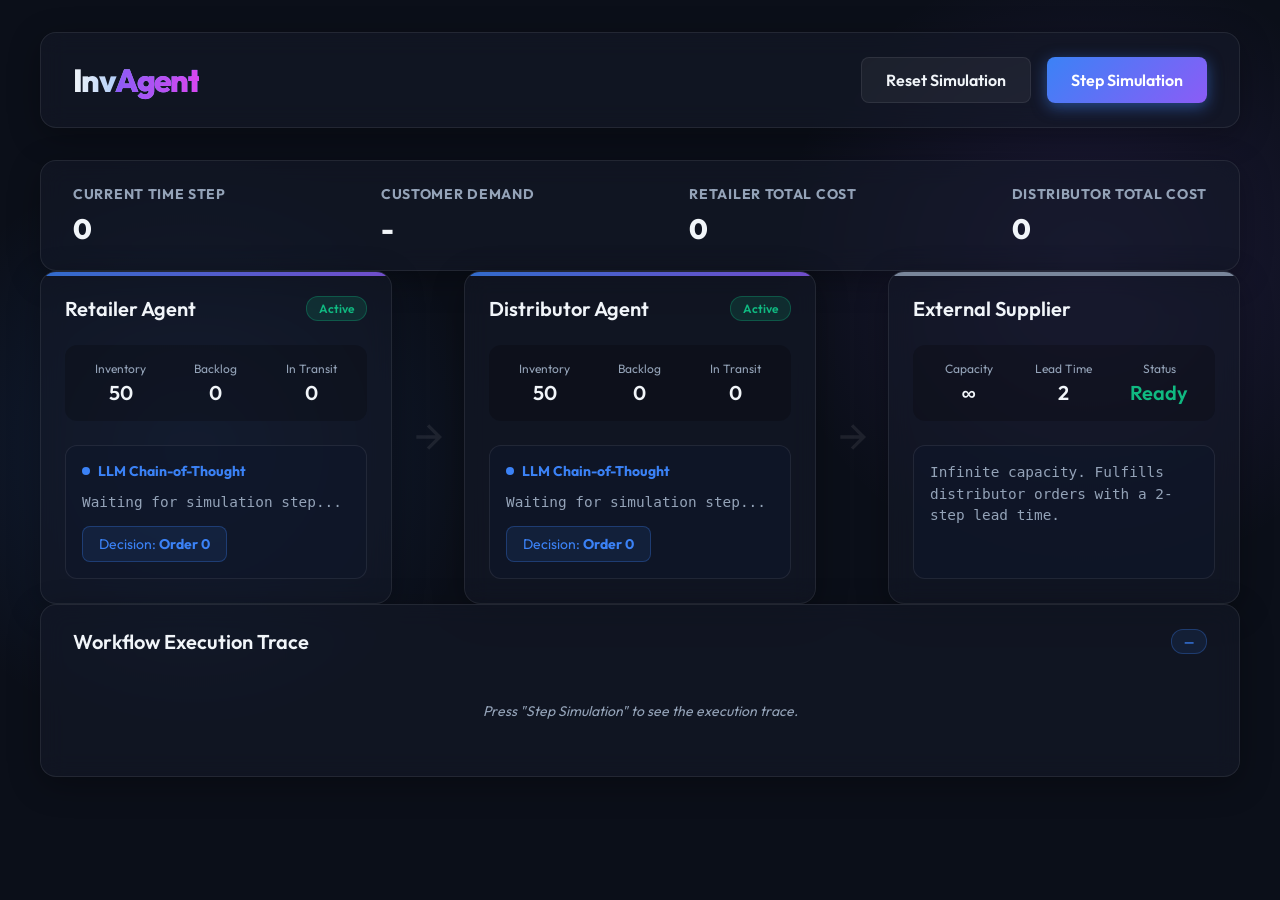
==== frontend/index.html @ 99eb1263 "Restructure: flatten invagent/ to backend/ and frontend/ at repo root Render rootDir now points dire" ====
<!DOCTYPE html>
<html lang="en">
<head>
    <meta charset="UTF-8">
    <meta name="viewport" content="width=device-width, initial-scale=1.0">
    <meta name="description" content="InvAgent Supply Chain Dashboard">
    <title>InvAgent - LLM Supply Chain MAS</title>
    <link rel="preconnect" href="https://fonts.googleapis.com">
    <link rel="preconnect" href="https://fonts.gstatic.com" crossorigin>
    <link href="https://fonts.googleapis.com/css2?family=Outfit:wght@300;400;600;800&display=swap" rel="stylesheet">
    <link rel="stylesheet" href="styles.css">
    <!-- Injected by Render build: sets window.API_BASE_URL to the backend service URL -->
    <script src="/api_config.js" onerror="window.API_BASE_URL=null;"></script>
</head>
<body>
    <div class="app-container">
        <header class="glass-panel">
            <div class="logo">
                <h1>Inv<span>Agent</span></h1>
            </div>
            <div class="controls">
                <button id="reset-btn" class="btn btn-secondary">Reset Simulation</button>
                <button id="step-btn" class="btn btn-primary">Step Simulation</button>
            </div>
        </header>

        <main>
            <!-- System Overview -->
            <section class="overview glass-panel">
                <div class="metric">
                    <h3>Current Time Step</h3>
                    <p id="time-val" class="highlight-val">0</p>
                </div>
                <div class="metric">
                    <h3>Customer Demand</h3>
                    <p id="demand-val" class="highlight-val">-</p>
                </div>
                <div class="metric">
                    <h3>Retailer Total Cost</h3>
                    <p id="retailer-cost-val" class="highlight-val">0</p>
                </div>
                <div class="metric">
                    <h3>Distributor Total Cost</h3>
                    <p id="distributor-cost-val" class="highlight-val">0</p>
                </div>
            </section>

            <div class="agents-container">
                <!-- Retailer Node -->
                <section class="agent-node glass-panel" id="retailer-node">
                    <div class="node-header">
                        <h2>Retailer Agent</h2>
                        <span class="status-badge pulse">Active</span>
                    </div>
                    <div class="stats-grid">
                        <div class="stat">
                            <span class="label">Inventory</span>
                            <span class="val" id="ret-inv">50</span>
                        </div>
                        <div class="stat">
                            <span class="label">Backlog</span>
                            <span class="val" id="ret-back">0</span>
                        </div>
                        <div class="stat">
                            <span class="label">In Transit</span>
                            <span class="val" id="ret-trans">0</span>
                        </div>
                    </div>
                    <div class="reasoning-box">
                        <h3>LLM Chain-of-Thought</h3>
                        <p id="ret-reasoning" class="cot-text">Waiting for simulation step...</p>
                        <div class="decision-pill">
                            Decision: <strong id="ret-decision">Order 0</strong>
                        </div>
                    </div>
                </section>

                <!-- Connection line -->
                <div class="flow-arrow">
                    <svg width="40" height="40" viewBox="0 0 24 24" fill="none" stroke="currentColor" stroke-width="2">
                        <path d="M5 12h14M12 5l7 7-7 7"/>
                    </svg>
                </div>

                <!-- Distributor Node -->
                <section class="agent-node glass-panel" id="distributor-node">
                    <div class="node-header">
                        <h2>Distributor Agent</h2>
                        <span class="status-badge pulse">Active</span>
                    </div>
                    <div class="stats-grid">
                        <div class="stat">
                            <span class="label">Inventory</span>
                            <span class="val" id="dist-inv">50</span>
                        </div>
                        <div class="stat">
                            <span class="label">Backlog</span>
                            <span class="val" id="dist-back">0</span>
                        </div>
                        <div class="stat">
                            <span class="label">In Transit</span>
                            <span class="val" id="dist-trans">0</span>
                        </div>
                    </div>
                    <div class="reasoning-box">
                        <h3>LLM Chain-of-Thought</h3>
                        <p id="dist-reasoning" class="cot-text">Waiting for simulation step...</p>
                        <div class="decision-pill">
                            Decision: <strong id="dist-decision">Order 0</strong>
                        </div>
                    </div>
                </section>
                
                <!-- Connection line -->
                <div class="flow-arrow">
                    <svg width="40" height="40" viewBox="0 0 24 24" fill="none" stroke="currentColor" stroke-width="2">
                        <path d="M5 12h14M12 5l7 7-7 7"/>
                    </svg>
                </div>
                
                <!-- Supplier Node (Static) -->
                <section class="agent-node static-node glass-panel" id="supplier-node">
                    <div class="node-header">
                        <h2>External Supplier</h2>
                    </div>
                    <div class="stats-grid">
                        <div class="stat">
                            <span class="label">Capacity</span>
                            <span class="val">∞</span>
                        </div>
                        <div class="stat">
                            <span class="label">Lead Time</span>
                            <span class="val">2</span>
                        </div>
                        <div class="stat">
                            <span class="label">Status</span>
                            <span class="val" style="color: var(--success);">Ready</span>
                        </div>
                    </div>
                    <div class="reasoning-box">
                        <p class="cot-text">Infinite capacity. Fulfills distributor orders with a 2-step lead time.</p>
                    </div>
                </section>

            </div>

            <!-- Workflow Execution Log -->
            <section class="workflow-log glass-panel" id="workflow-log-panel">
                <div class="workflow-header">
                    <h2>Workflow Execution Trace</h2>
                    <span class="step-tag" id="step-tag">—</span>
                </div>
                <div id="workflow-steps">
                    <div class="workflow-empty">Press "Step Simulation" to see the execution trace.</div>
                </div>
            </section>

        </main>
    </div>
    <script src="app.js"></script>
</body>
</html>
---- frontend/styles.css ----
:root {
    --bg-color: #0b0f19;
    --panel-bg: rgba(20, 25, 40, 0.6);
    --panel-border: rgba(255, 255, 255, 0.08);
    --text-main: #f1f5f9;
    --text-muted: #94a3b8;
    --accent-primary: #3b82f6;
    --accent-secondary: #8b5cf6;
    --accent-glow: rgba(59, 130, 246, 0.5);
    --success: #10b981;
    --danger: #ef4444;
    --font-stack: 'Outfit', sans-serif;
}

* {
    box-sizing: border-box;
    margin: 0;
    padding: 0;
}

body {
    background-color: var(--bg-color);
    color: var(--text-main);
    font-family: var(--font-stack);
    min-height: 100vh;
    background-image: 
        radial-gradient(circle at 15% 50%, rgba(59, 130, 246, 0.15), transparent 25%),
        radial-gradient(circle at 85% 30%, rgba(139, 92, 246, 0.15), transparent 25%);
    background-attachment: fixed;
    display: flex;
    justify-content: center;
    padding: 2rem;
}

.app-container {
    width: 100%;
    max-width: 1200px;
    display: flex;
    flex-direction: column;
    gap: 2rem;
}

.glass-panel {
    background: var(--panel-bg);
    backdrop-filter: blur(12px);
    -webkit-backdrop-filter: blur(12px);
    border: 1px solid var(--panel-border);
    border-radius: 16px;
    box-shadow: 0 8px 32px 0 rgba(0, 0, 0, 0.3);
}

/* Header */
header {
    display: flex;
    justify-content: space-between;
    align-items: center;
    padding: 1.5rem 2rem;
}

.logo h1 {
    font-size: 2rem;
    font-weight: 800;
    letter-spacing: -0.05em;
    background: linear-gradient(to right, var(--text-main), var(--accent-primary));
    -webkit-background-clip: text;
    -webkit-text-fill-color: transparent;
}

.logo span {
    color: var(--accent-secondary);
    background: linear-gradient(to right, var(--accent-secondary), #d946ef);
    -webkit-background-clip: text;
    -webkit-text-fill-color: transparent;
}

.controls {
    display: flex;
    gap: 1rem;
}

.btn {
    padding: 0.75rem 1.5rem;
    border-radius: 8px;
    font-family: var(--font-stack);
    font-weight: 600;
    font-size: 1rem;
    cursor: pointer;
    transition: all 0.2s ease;
    border: none;
    outline: none;
}

.btn-primary {
    background: linear-gradient(135deg, var(--accent-primary), var(--accent-secondary));
    color: white;
    box-shadow: 0 4px 15px var(--accent-glow);
}

.btn-primary:hover {
    transform: translateY(-2px);
    box-shadow: 0 6px 20px var(--accent-glow);
}

.btn-primary:active {
    transform: translateY(0);
}

.btn-secondary {
    background: rgba(255, 255, 255, 0.05);
    color: var(--text-main);
    border: 1px solid var(--panel-border);
}

.btn-secondary:hover {
    background: rgba(255, 255, 255, 0.1);
}

/* Overview */
.overview {
    display: flex;
    justify-content: space-between;
    padding: 1.5rem 2rem;
}

.metric {
    display: flex;
    flex-direction: column;
    gap: 0.5rem;
}

.metric h3 {
    font-size: 0.875rem;
    color: var(--text-muted);
    text-transform: uppercase;
    letter-spacing: 0.05em;
}

.highlight-val {
    font-size: 1.75rem;
    font-weight: 800;
    color: var(--text-main);
}

/* Agents Grid */
.agents-container {
    display: flex;
    align-items: stretch;
    justify-content: space-between;
    gap: 1rem;
}

.agent-node {
    flex: 1;
    padding: 1.5rem;
    display: flex;
    flex-direction: column;
    gap: 1.5rem;
    position: relative;
    overflow: hidden;
}

.agent-node::before {
    content: '';
    position: absolute;
    top: 0; left: 0; right: 0; height: 4px;
    background: linear-gradient(90deg, var(--accent-primary), var(--accent-secondary));
    opacity: 0.8;
}

.static-node::before {
    background: var(--text-muted);
}

.node-header {
    display: flex;
    justify-content: space-between;
    align-items: center;
}

.node-header h2 {
    font-size: 1.25rem;
    font-weight: 600;
}

.status-badge {
    font-size: 0.75rem;
    background: rgba(16, 185, 129, 0.15);
    color: var(--success);
    padding: 0.25rem 0.75rem;
    border-radius: 12px;
    font-weight: 600;
    border: 1px solid rgba(16, 185, 129, 0.3);
}

@keyframes pulse {
    0% { box-shadow: 0 0 0 0 rgba(16, 185, 129, 0.4); }
    70% { box-shadow: 0 0 0 6px rgba(16, 185, 129, 0); }
    100% { box-shadow: 0 0 0 0 rgba(16, 185, 129, 0); }
}

.pulse {
    animation: pulse 2s infinite;
}

.stats-grid {
    display: grid;
    grid-template-columns: repeat(3, 1fr);
    gap: 1rem;
    background: rgba(0,0,0,0.2);
    padding: 1rem;
    border-radius: 12px;
}

.stat {
    display: flex;
    flex-direction: column;
    align-items: center;
    gap: 0.25rem;
}

.stat .label {
    font-size: 0.75rem;
    color: var(--text-muted);
}

.stat .val {
    font-size: 1.25rem;
    font-weight: 600;
}

/* Reasoning Box */
.reasoning-box {
    background: rgba(15, 23, 42, 0.6);
    border: 1px solid var(--panel-border);
    border-radius: 12px;
    padding: 1rem;
    flex-grow: 1;
    display: flex;
    flex-direction: column;
    gap: 0.75rem;
}

.reasoning-box h3 {
    font-size: 0.875rem;
    color: var(--accent-primary);
    display: flex;
    align-items: center;
    gap: 0.5rem;
}

.reasoning-box h3::before {
    content: '';
    display: inline-block;
    width: 8px; height: 8px;
    background: var(--accent-primary);
    border-radius: 50%;
}

.cot-text {
    font-size: 0.9rem;
    line-height: 1.5;
    color: var(--text-muted);
    font-family: monospace;
    flex-grow: 1;
}

.decision-pill {
    align-self: flex-start;
    background: rgba(59, 130, 246, 0.1);
    color: var(--accent-primary);
    padding: 0.5rem 1rem;
    border-radius: 8px;
    font-size: 0.875rem;
    border: 1px solid rgba(59, 130, 246, 0.3);
}

.flow-arrow {
    display: flex;
    align-items: center;
    justify-content: center;
    color: var(--panel-border);
}

/* Animations */
@keyframes fadeIn {
    from { opacity: 0; transform: translateY(10px); }
    to { opacity: 1; transform: translateY(0); }
}

.agent-node {
    animation: fadeIn 0.5s ease forwards;
}

.agent-node:nth-child(1) { animation-delay: 0.1s; }
.agent-node:nth-child(3) { animation-delay: 0.2s; }
.agent-node:nth-child(5) { animation-delay: 0.3s; }

/* Workflow Log Panel */
.workflow-log {
    padding: 1.5rem 2rem;
    display: flex;
    flex-direction: column;
    gap: 1rem;
}

.workflow-header {
    display: flex;
    justify-content: space-between;
    align-items: center;
}

.workflow-header h2 {
    font-size: 1.25rem;
    font-weight: 600;
}

.step-tag {
    font-size: 0.75rem;
    background: rgba(59, 130, 246, 0.1);
    color: var(--accent-primary);
    padding: 0.25rem 0.75rem;
    border-radius: 12px;
    font-weight: 600;
    border: 1px solid rgba(59, 130, 246, 0.3);
    letter-spacing: 0.03em;
}

#workflow-steps {
    display: flex;
    flex-direction: column;
    gap: 0.4rem;
}

@keyframes slideIn {
    from { opacity: 0; transform: translateX(-12px); }
    to   { opacity: 1; transform: translateX(0); }
}

.workflow-item {
    display: flex;
    align-items: baseline;
    gap: 0.75rem;
    padding: 0.55rem 0.9rem;
    background: rgba(0, 0, 0, 0.2);
    border-radius: 8px;
    border-left: 2px solid var(--accent-primary);
    animation: slideIn 0.3s ease forwards;
    opacity: 0;
}

.workflow-index {
    font-size: 0.7rem;
    color: var(--accent-primary);
    font-weight: 700;
    min-width: 1.1rem;
    text-align: right;
    flex-shrink: 0;
}

.workflow-phase {
    font-size: 0.8rem;
    font-weight: 600;
    color: var(--text-main);
    min-width: 210px;
    flex-shrink: 0;
}

.workflow-detail {
    font-size: 0.85rem;
    color: var(--text-muted);
    font-family: monospace;
    line-height: 1.4;
}

.workflow-empty {
    font-size: 0.875rem;
    color: var(--text-muted);
    text-align: center;
    padding: 2rem;
    font-style: italic;
}

.workflow-error {
    font-size: 0.875rem;
    color: var(--danger);
    padding: 1rem;
    background: rgba(239, 68, 68, 0.08);
    border-radius: 8px;
    border: 1px solid rgba(239, 68, 68, 0.2);
}
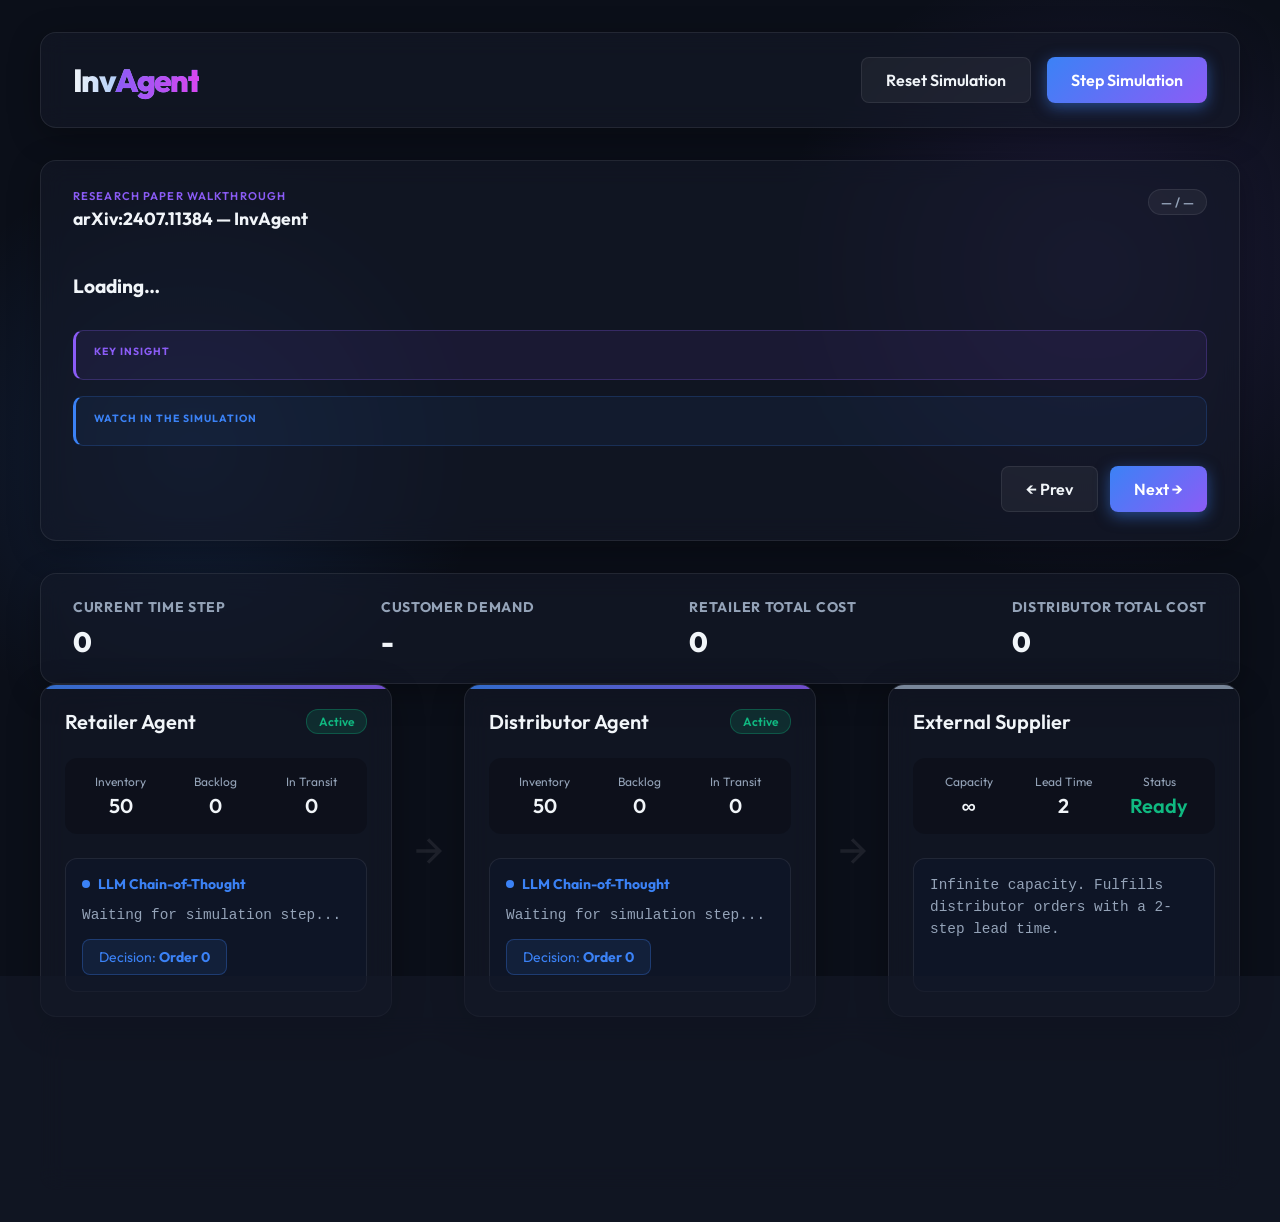
==== commit 088a0016: "Add interactive research paper walkthrough with 7-step timeline - paper_flow.py: structured content " ====
--- a/frontend/index.html
+++ b/frontend/index.html
@@ -9,8 +9,6 @@
     <link rel="preconnect" href="https://fonts.gstatic.com" crossorigin>
     <link href="https://fonts.googleapis.com/css2?family=Outfit:wght@300;400;600;800&display=swap" rel="stylesheet">
     <link rel="stylesheet" href="styles.css">
-    <!-- Injected by Render build: sets window.API_BASE_URL to the backend service URL -->
-    <script src="/api_config.js" onerror="window.API_BASE_URL=null;"></script>
 </head>
 <body>
     <div class="app-container">
@@ -23,6 +21,43 @@
                 <button id="step-btn" class="btn btn-primary">Step Simulation</button>
             </div>
         </header>
+
+        <!-- Research Paper Walkthrough -->
+        <section class="glass-panel" id="paper-flow-panel">
+            <div class="pf-header">
+                <div class="pf-title-block">
+                    <span class="pf-label">Research Paper Walkthrough</span>
+                    <h2>arXiv:2407.11384 — InvAgent</h2>
+                </div>
+                <span class="pf-progress"><span id="pf-step-num">—</span> / <span id="pf-step-total">—</span></span>
+            </div>
+
+            <!-- Step timeline -->
+            <div class="pf-timeline" id="pf-timeline"></div>
+
+            <!-- Step content -->
+            <div class="pf-content">
+                <div class="pf-step-heading">
+                    <span class="pf-step-title" id="pf-title">Loading…</span>
+                    <span class="pf-step-subtitle" id="pf-subtitle"></span>
+                </div>
+                <p class="pf-concept" id="pf-concept"></p>
+                <div class="pf-insight-box">
+                    <span class="pf-insight-label">Key Insight</span>
+                    <p id="pf-insight"></p>
+                </div>
+                <div class="pf-observe-box">
+                    <span class="pf-observe-label">Watch in the simulation</span>
+                    <p id="pf-observe"></p>
+                </div>
+            </div>
+
+            <!-- Navigation -->
+            <div class="pf-nav">
+                <button id="pf-prev" class="btn btn-secondary" disabled>← Prev</button>
+                <button id="pf-next" class="btn btn-primary">Next →</button>
+            </div>
+        </section>
 
         <main>
             <!-- System Overview -->
@@ -158,5 +193,6 @@
         </main>
     </div>
     <script src="app.js"></script>
+    <script src="paper_flow.js"></script>
 </body>
 </html>
--- a/frontend/styles.css
+++ b/frontend/styles.css
@@ -281,7 +281,236 @@
     color: var(--panel-border);
 }
 
-/* Animations */
+/* ── Paper Flow Panel ───────────────────────────────────────────────── */
+#paper-flow-panel {
+    padding: 1.75rem 2rem;
+    display: flex;
+    flex-direction: column;
+    gap: 1.25rem;
+}
+
+.pf-header {
+    display: flex;
+    justify-content: space-between;
+    align-items: flex-start;
+}
+
+.pf-title-block {
+    display: flex;
+    flex-direction: column;
+    gap: 0.25rem;
+}
+
+.pf-label {
+    font-size: 0.7rem;
+    text-transform: uppercase;
+    letter-spacing: 0.1em;
+    color: var(--accent-secondary);
+    font-weight: 600;
+}
+
+.pf-title-block h2 {
+    font-size: 1.1rem;
+    font-weight: 700;
+    color: var(--text-main);
+}
+
+.pf-progress {
+    font-size: 0.8rem;
+    color: var(--text-muted);
+    font-weight: 600;
+    background: rgba(255,255,255,0.05);
+    border: 1px solid var(--panel-border);
+    padding: 0.25rem 0.75rem;
+    border-radius: 20px;
+    white-space: nowrap;
+}
+
+/* Timeline dots */
+.pf-timeline {
+    display: flex;
+    gap: 0;
+    overflow-x: auto;
+    padding-bottom: 0.25rem;
+    scrollbar-width: none;
+}
+.pf-timeline::-webkit-scrollbar { display: none; }
+
+.pf-dot {
+    display: flex;
+    flex-direction: column;
+    align-items: center;
+    gap: 0.4rem;
+    flex: 1;
+    min-width: 60px;
+    background: none;
+    border: none;
+    cursor: pointer;
+    padding: 0.25rem 0.5rem;
+    position: relative;
+    color: var(--text-muted);
+    transition: color 0.2s;
+}
+
+.pf-dot::before {
+    content: '';
+    position: absolute;
+    top: 11px;
+    left: 0;
+    right: 0;
+    height: 2px;
+    background: var(--panel-border);
+    z-index: 0;
+}
+.pf-dot:first-child::before { left: 50%; }
+.pf-dot:last-child::before  { right: 50%; }
+
+.pf-dot-num {
+    width: 24px;
+    height: 24px;
+    border-radius: 50%;
+    background: rgba(255,255,255,0.06);
+    border: 2px solid var(--panel-border);
+    display: flex;
+    align-items: center;
+    justify-content: center;
+    font-size: 0.7rem;
+    font-weight: 700;
+    z-index: 1;
+    transition: all 0.2s;
+}
+
+.pf-dot-label {
+    font-size: 0.6rem;
+    text-align: center;
+    line-height: 1.2;
+    font-weight: 500;
+}
+
+.pf-dot.active {
+    color: var(--accent-primary);
+}
+.pf-dot.active .pf-dot-num {
+    background: var(--accent-primary);
+    border-color: var(--accent-primary);
+    color: white;
+    box-shadow: 0 0 10px var(--accent-glow);
+}
+
+.pf-dot.done {
+    color: var(--success);
+}
+.pf-dot.done .pf-dot-num {
+    background: rgba(16, 185, 129, 0.2);
+    border-color: var(--success);
+    color: var(--success);
+}
+
+/* Step content */
+.pf-content {
+    display: flex;
+    flex-direction: column;
+    gap: 1rem;
+    animation: fadeIn 0.3s ease;
+}
+
+.pf-step-heading {
+    display: flex;
+    align-items: baseline;
+    gap: 0.75rem;
+    flex-wrap: wrap;
+}
+
+.pf-step-title {
+    font-size: 1.2rem;
+    font-weight: 700;
+    color: var(--text-main);
+}
+
+.pf-step-subtitle {
+    font-size: 0.875rem;
+    color: var(--accent-primary);
+    font-weight: 500;
+}
+
+.pf-concept {
+    font-size: 0.925rem;
+    line-height: 1.65;
+    color: var(--text-muted);
+}
+
+.pf-insight-box {
+    background: rgba(139, 92, 246, 0.08);
+    border: 1px solid rgba(139, 92, 246, 0.25);
+    border-left: 3px solid var(--accent-secondary);
+    border-radius: 10px;
+    padding: 0.9rem 1.1rem;
+    display: flex;
+    flex-direction: column;
+    gap: 0.4rem;
+}
+
+.pf-insight-label {
+    font-size: 0.65rem;
+    text-transform: uppercase;
+    letter-spacing: 0.1em;
+    color: var(--accent-secondary);
+    font-weight: 700;
+}
+
+.pf-insight-box p {
+    font-size: 0.9rem;
+    line-height: 1.55;
+    color: var(--text-main);
+    font-style: italic;
+}
+
+.pf-observe-box {
+    background: rgba(59, 130, 246, 0.06);
+    border: 1px solid rgba(59, 130, 246, 0.2);
+    border-left: 3px solid var(--accent-primary);
+    border-radius: 10px;
+    padding: 0.9rem 1.1rem;
+    display: flex;
+    flex-direction: column;
+    gap: 0.4rem;
+}
+
+.pf-observe-label {
+    font-size: 0.65rem;
+    text-transform: uppercase;
+    letter-spacing: 0.1em;
+    color: var(--accent-primary);
+    font-weight: 700;
+}
+
+.pf-observe-box p {
+    font-size: 0.875rem;
+    line-height: 1.55;
+    color: var(--text-muted);
+}
+
+.pf-nav {
+    display: flex;
+    gap: 0.75rem;
+    justify-content: flex-end;
+}
+
+/* Highlight pulse when a section is pointed to by the flow */
+@keyframes highlightPulse {
+    0%   { box-shadow: 0 0 0 0 rgba(59, 130, 246, 0.5); }
+    50%  { box-shadow: 0 0 0 8px rgba(59, 130, 246, 0.15); }
+    100% { box-shadow: 0 0 0 0 rgba(59, 130, 246, 0); }
+}
+
+.pf-highlight {
+    animation: highlightPulse 1.5s ease 2;
+    outline: 1px solid rgba(59, 130, 246, 0.4);
+    outline-offset: 3px;
+    border-radius: 16px;
+}
+
+/* ── Animations ─────────────────────────────────────────────────────── */
 @keyframes fadeIn {
     from { opacity: 0; transform: translateY(10px); }
     to { opacity: 1; transform: translateY(0); }
@@ -388,3 +617,163 @@
     border-radius: 8px;
     border: 1px solid rgba(239, 68, 68, 0.2);
 }
+
+/* ── Responsive ─────────────────────────────────────────────────────── */
+
+/* Tablet */
+@media (max-width: 900px) {
+    body {
+        padding: 1.25rem;
+    }
+
+    .app-container {
+        gap: 1.25rem;
+    }
+
+    .agents-container {
+        flex-direction: column;
+        align-items: stretch;
+    }
+
+    .agent-node {
+        width: 100%;
+    }
+
+    /* Point the flow arrows downward when stacked */
+    .flow-arrow {
+        transform: rotate(90deg);
+        align-self: center;
+    }
+
+    .workflow-phase {
+        min-width: 160px;
+    }
+}
+
+/* Paper flow — tablet */
+@media (max-width: 900px) {
+    #paper-flow-panel {
+        padding: 1.25rem;
+    }
+    .pf-dot-label { display: none; }
+    .pf-dot { min-width: 40px; }
+}
+
+/* Mobile */
+@media (max-width: 600px) {
+    body {
+        padding: 0.75rem;
+    }
+
+    .app-container {
+        gap: 0.875rem;
+    }
+
+    /* Header: stack logo above buttons */
+    header {
+        flex-direction: column;
+        align-items: stretch;
+        gap: 0.875rem;
+        padding: 1rem;
+    }
+
+    .logo h1 {
+        font-size: 1.5rem;
+    }
+
+    .controls {
+        display: grid;
+        grid-template-columns: 1fr 1fr;
+        gap: 0.5rem;
+    }
+
+    .btn {
+        padding: 0.65rem 0.75rem;
+        font-size: 0.875rem;
+        text-align: center;
+    }
+
+    /* Overview: 2×2 wrap */
+    .overview {
+        flex-wrap: wrap;
+        gap: 1rem 1.5rem;
+        padding: 1rem;
+    }
+
+    .metric {
+        flex: 1 1 calc(50% - 1rem);
+    }
+
+    .highlight-val {
+        font-size: 1.35rem;
+    }
+
+    .metric h3 {
+        font-size: 0.75rem;
+    }
+
+    /* Agent cards */
+    .agent-node {
+        padding: 1rem;
+        gap: 1rem;
+    }
+
+    .node-header h2 {
+        font-size: 1rem;
+    }
+
+    .stats-grid {
+        padding: 0.75rem;
+        gap: 0.5rem;
+    }
+
+    .stat .val {
+        font-size: 1rem;
+    }
+
+    .stat .label {
+        font-size: 0.65rem;
+    }
+
+    .reasoning-box {
+        padding: 0.75rem;
+    }
+
+    .cot-text {
+        font-size: 0.8rem;
+    }
+
+    /* Workflow log */
+    .workflow-log {
+        padding: 1rem;
+    }
+
+    .workflow-header h2 {
+        font-size: 1rem;
+    }
+
+    .workflow-item {
+        flex-wrap: wrap;
+        gap: 0.4rem;
+        padding: 0.5rem 0.6rem;
+    }
+
+    .workflow-phase {
+        min-width: unset;
+        width: 100%;
+        font-size: 0.75rem;
+    }
+
+    .workflow-detail {
+        font-size: 0.78rem;
+        padding-left: 1.85rem;
+    }
+
+    /* Paper flow mobile */
+    #paper-flow-panel { padding: 1rem; gap: 1rem; }
+    .pf-title-block h2 { font-size: 0.9rem; }
+    .pf-step-title { font-size: 1rem; }
+    .pf-concept { font-size: 0.85rem; }
+    .pf-nav { justify-content: stretch; }
+    .pf-nav .btn { flex: 1; }
+}
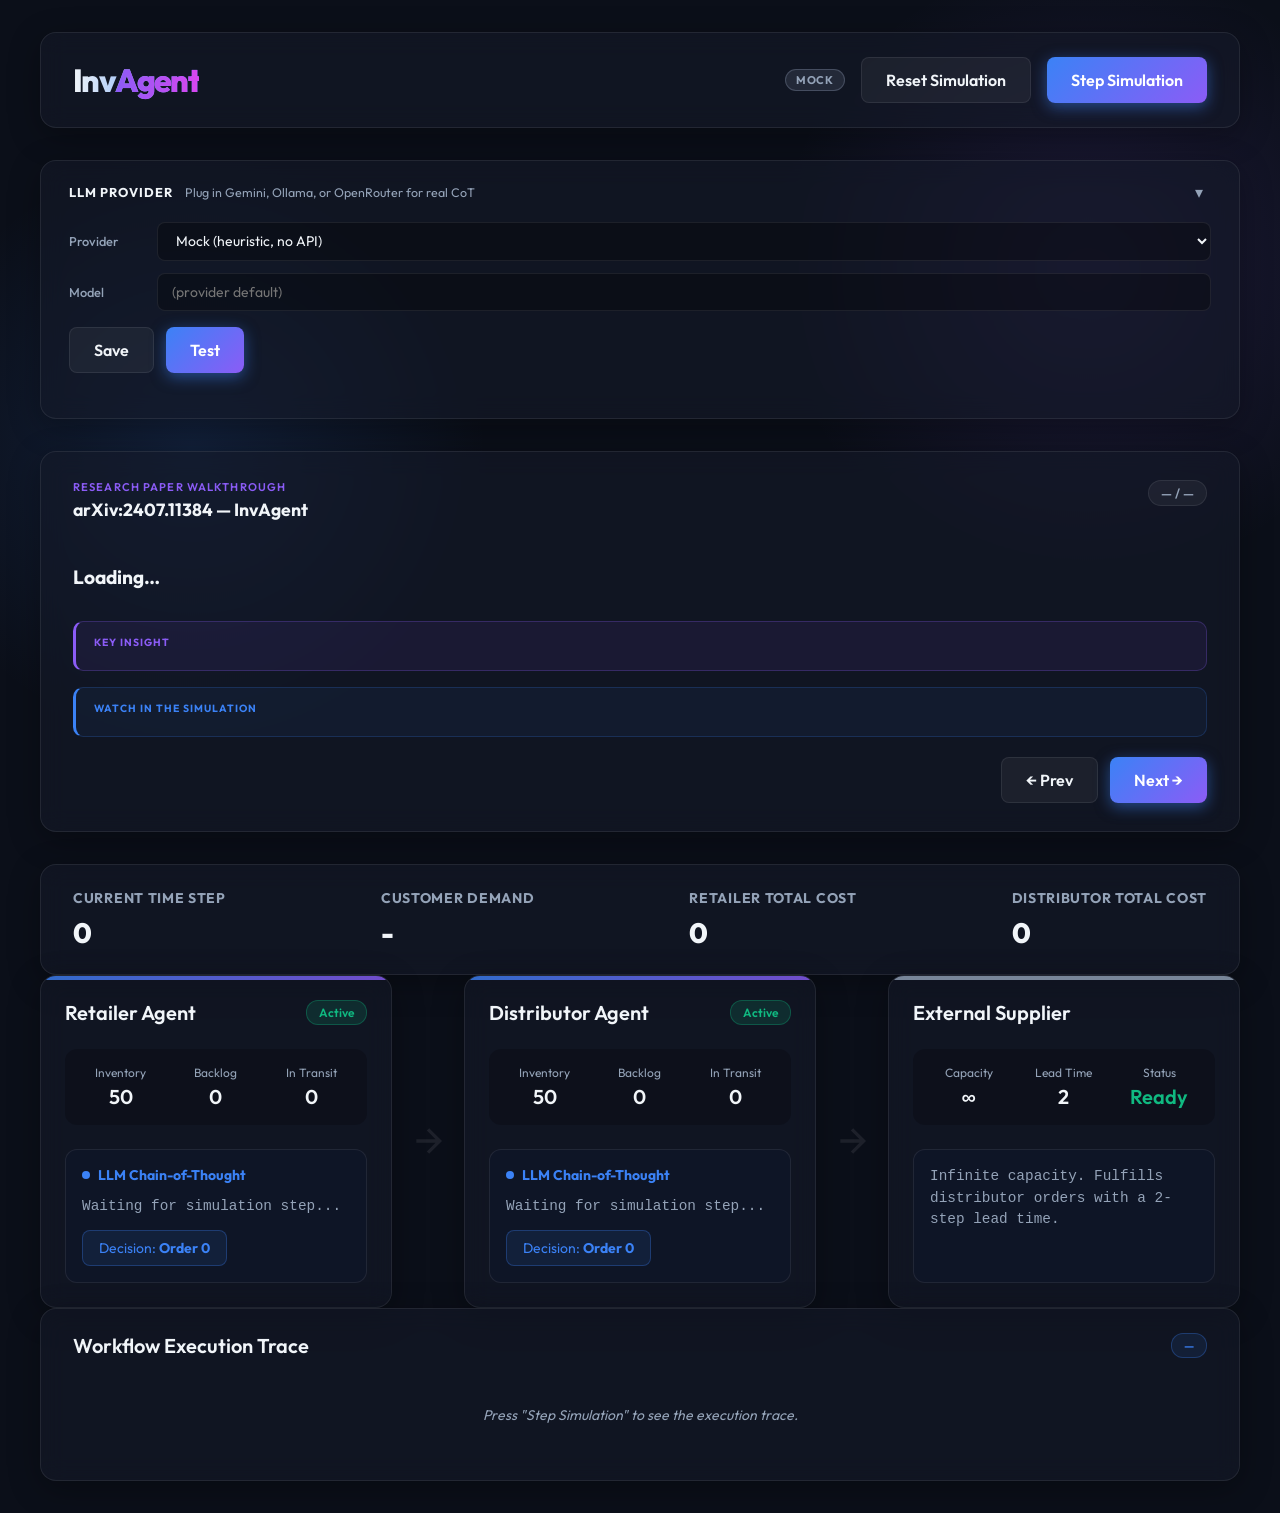
==== commit 3758a6e7: "Add multi-provider LLM config: Gemini, Ollama, OpenRouter agent.py: - Rewrote to support provider=ge" ====
--- a/frontend/index.html
+++ b/frontend/index.html
@@ -16,11 +16,53 @@
             <div class="logo">
                 <h1>Inv<span>Agent</span></h1>
             </div>
-            <div class="controls">
-                <button id="reset-btn" class="btn btn-secondary">Reset Simulation</button>
-                <button id="step-btn" class="btn btn-primary">Step Simulation</button>
+            <div class="header-right">
+                <span class="llm-badge llm-badge-mock" id="llm-badge">Mock</span>
+                <div class="controls">
+                    <button id="reset-btn" class="btn btn-secondary">Reset Simulation</button>
+                    <button id="step-btn" class="btn btn-primary">Step Simulation</button>
+                </div>
             </div>
         </header>
+
+        <!-- LLM Provider Config -->
+        <div class="glass-panel" id="llm-config-panel">
+            <div class="llm-config-header" id="llm-config-toggle-row">
+                <div class="llm-config-title">
+                    <span class="llm-config-label">LLM Provider</span>
+                    <span class="llm-config-hint">Plug in Gemini, Ollama, or OpenRouter for real CoT</span>
+                </div>
+                <button id="llm-config-toggle" class="llm-toggle-btn" aria-label="Toggle config">▾</button>
+            </div>
+            <div id="llm-config-body" class="llm-config-body">
+                <div class="llm-field-row">
+                    <label for="llm-provider">Provider</label>
+                    <select id="llm-provider" class="llm-select">
+                        <option value="mock">Mock (heuristic, no API)</option>
+                        <option value="gemini">Google Gemini</option>
+                        <option value="ollama">Ollama (local)</option>
+                        <option value="openrouter">OpenRouter / Router API</option>
+                    </select>
+                </div>
+                <div class="llm-field-row" id="llm-key-row" style="display:none">
+                    <label for="llm-api-key">API Key</label>
+                    <input id="llm-api-key" type="password" class="llm-input" placeholder="Paste your API key" autocomplete="off">
+                </div>
+                <div class="llm-field-row" id="llm-url-row" style="display:none">
+                    <label for="llm-base-url">Base URL</label>
+                    <input id="llm-base-url" type="text" class="llm-input" placeholder="http://localhost:11434">
+                </div>
+                <div class="llm-field-row">
+                    <label for="llm-model">Model</label>
+                    <input id="llm-model" type="text" class="llm-input" placeholder="(provider default)">
+                </div>
+                <div class="llm-actions">
+                    <button id="llm-save" class="btn btn-secondary">Save</button>
+                    <button id="llm-test" class="btn btn-primary">Test</button>
+                </div>
+                <p id="llm-status" class="llm-status"></p>
+            </div>
+        </div>
 
         <!-- Research Paper Walkthrough -->
         <section class="glass-panel" id="paper-flow-panel">
@@ -194,5 +236,6 @@
     </div>
     <script src="app.js"></script>
     <script src="paper_flow.js"></script>
+    <script src="llm_config.js"></script>
 </body>
 </html>
--- a/frontend/styles.css
+++ b/frontend/styles.css
@@ -57,6 +57,125 @@
     padding: 1.5rem 2rem;
 }
 
+.header-right {
+    display: flex;
+    align-items: center;
+    gap: 1rem;
+}
+
+/* LLM badge in header */
+.llm-badge {
+    font-size: 0.7rem;
+    font-weight: 700;
+    padding: 0.2rem 0.65rem;
+    border-radius: 20px;
+    text-transform: uppercase;
+    letter-spacing: 0.06em;
+    white-space: nowrap;
+}
+.llm-badge-mock       { background: rgba(148,163,184,0.15); color: var(--text-muted); border: 1px solid rgba(148,163,184,0.3); }
+.llm-badge-gemini     { background: rgba(59,130,246,0.15);  color: #60a5fa;           border: 1px solid rgba(59,130,246,0.4); }
+.llm-badge-ollama     { background: rgba(16,185,129,0.15);  color: var(--success);    border: 1px solid rgba(16,185,129,0.4); }
+.llm-badge-openrouter { background: rgba(139,92,246,0.15);  color: #a78bfa;           border: 1px solid rgba(139,92,246,0.4); }
+
+/* ── LLM Config Panel ────────────────────────────────────────────────── */
+#llm-config-panel {
+    padding: 1.1rem 1.75rem;
+    display: flex;
+    flex-direction: column;
+    gap: 0;
+}
+
+.llm-config-header {
+    display: flex;
+    justify-content: space-between;
+    align-items: center;
+}
+
+.llm-config-title {
+    display: flex;
+    align-items: baseline;
+    gap: 0.75rem;
+    flex-wrap: wrap;
+}
+
+.llm-config-label {
+    font-size: 0.8rem;
+    font-weight: 700;
+    text-transform: uppercase;
+    letter-spacing: 0.08em;
+    color: var(--text-main);
+}
+
+.llm-config-hint {
+    font-size: 0.78rem;
+    color: var(--text-muted);
+}
+
+.llm-toggle-btn {
+    background: none;
+    border: none;
+    color: var(--text-muted);
+    font-size: 1rem;
+    cursor: pointer;
+    padding: 0.25rem 0.5rem;
+    border-radius: 6px;
+    transition: background 0.15s;
+}
+.llm-toggle-btn:hover { background: rgba(255,255,255,0.06); }
+
+.llm-config-body {
+    display: flex;
+    flex-direction: column;
+    gap: 0.75rem;
+    padding-top: 1rem;
+}
+
+.llm-field-row {
+    display: flex;
+    align-items: center;
+    gap: 1rem;
+}
+
+.llm-field-row label {
+    font-size: 0.8rem;
+    color: var(--text-muted);
+    min-width: 72px;
+    font-weight: 500;
+}
+
+.llm-select,
+.llm-input {
+    flex: 1;
+    background: rgba(0, 0, 0, 0.3);
+    border: 1px solid var(--panel-border);
+    border-radius: 8px;
+    color: var(--text-main);
+    font-family: var(--font-stack);
+    font-size: 0.875rem;
+    padding: 0.55rem 0.85rem;
+    outline: none;
+    transition: border-color 0.2s;
+}
+.llm-select:focus,
+.llm-input:focus { border-color: var(--accent-primary); }
+.llm-select option { background: #1e2535; }
+
+.llm-actions {
+    display: flex;
+    gap: 0.75rem;
+    padding-top: 0.25rem;
+}
+
+.llm-status {
+    font-size: 0.8rem;
+    color: var(--text-muted);
+    min-height: 1.2em;
+    line-height: 1.4;
+}
+.llm-status-ok    { color: var(--success); }
+.llm-status-error { color: var(--danger); }
+
 .logo h1 {
     font-size: 2rem;
     font-weight: 800;
@@ -769,6 +888,13 @@
         padding-left: 1.85rem;
     }
 
+    /* LLM config mobile */
+    #llm-config-panel { padding: 1rem; }
+    .llm-field-row { flex-direction: column; align-items: stretch; gap: 0.4rem; }
+    .llm-field-row label { min-width: unset; }
+    .llm-actions { flex-direction: column; }
+    .header-right { flex-direction: row; flex-wrap: wrap; gap: 0.5rem; }
+
     /* Paper flow mobile */
     #paper-flow-panel { padding: 1rem; gap: 1rem; }
     .pf-title-block h2 { font-size: 0.9rem; }
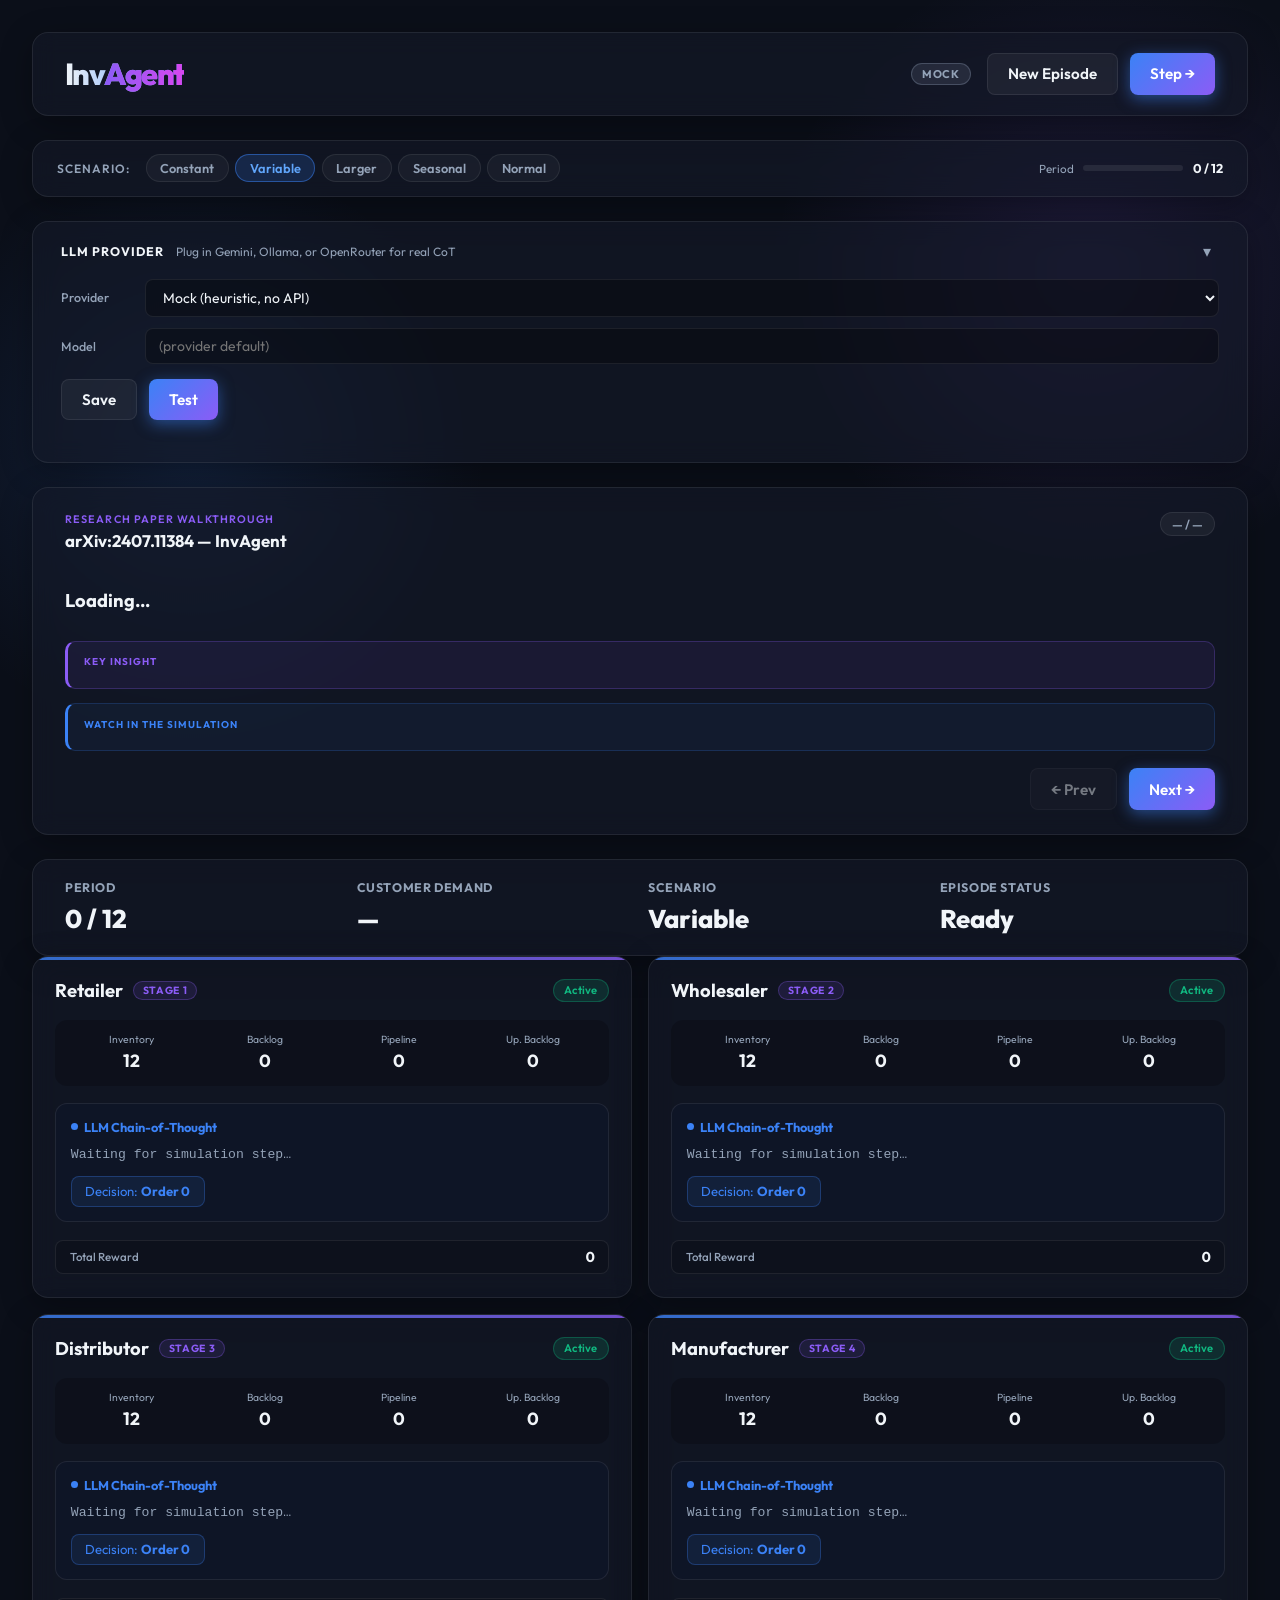
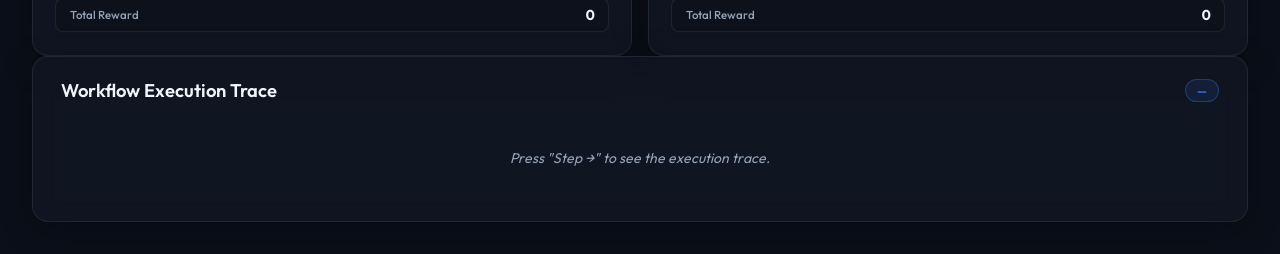
==== commit 9df581e3: "Faithful reproduction of InvAgent paper (arXiv:2407.11384) - environment.py: 4-stage Beer Game (Reta" ====
--- a/frontend/index.html
+++ b/frontend/index.html
@@ -19,11 +19,30 @@
             <div class="header-right">
                 <span class="llm-badge llm-badge-mock" id="llm-badge">Mock</span>
                 <div class="controls">
-                    <button id="reset-btn" class="btn btn-secondary">Reset Simulation</button>
-                    <button id="step-btn" class="btn btn-primary">Step Simulation</button>
+                    <button id="reset-btn" class="btn btn-secondary">New Episode</button>
+                    <button id="step-btn" class="btn btn-primary">Step →</button>
                 </div>
             </div>
         </header>
+
+        <!-- Scenario selector -->
+        <div class="scenario-bar glass-panel">
+            <span class="scenario-label">Scenario:</span>
+            <div class="scenario-buttons">
+                <button class="scenario-btn" data-scenario="constant">Constant</button>
+                <button class="scenario-btn active" data-scenario="variable">Variable</button>
+                <button class="scenario-btn" data-scenario="larger">Larger</button>
+                <button class="scenario-btn" data-scenario="seasonal">Seasonal</button>
+                <button class="scenario-btn" data-scenario="normal">Normal</button>
+            </div>
+            <div class="episode-progress">
+                <span class="episode-label">Period</span>
+                <div class="period-track">
+                    <div class="period-fill" id="period-fill" style="width:0%"></div>
+                </div>
+                <span class="episode-counter"><span id="period-num">0</span> / 12</span>
+            </div>
+        </div>
 
         <!-- LLM Provider Config -->
         <div class="glass-panel" id="llm-config-panel">
@@ -73,11 +92,7 @@
                 </div>
                 <span class="pf-progress"><span id="pf-step-num">—</span> / <span id="pf-step-total">—</span></span>
             </div>
-
-            <!-- Step timeline -->
             <div class="pf-timeline" id="pf-timeline"></div>
-
-            <!-- Step content -->
             <div class="pf-content">
                 <div class="pf-step-heading">
                     <span class="pf-step-title" id="pf-title">Loading…</span>
@@ -93,8 +108,6 @@
                     <p id="pf-observe"></p>
                 </div>
             </div>
-
-            <!-- Navigation -->
             <div class="pf-nav">
                 <button id="pf-prev" class="btn btn-secondary" disabled>← Prev</button>
                 <button id="pf-next" class="btn btn-primary">Next →</button>
@@ -105,117 +118,183 @@
             <!-- System Overview -->
             <section class="overview glass-panel">
                 <div class="metric">
-                    <h3>Current Time Step</h3>
-                    <p id="time-val" class="highlight-val">0</p>
+                    <h3>Period</h3>
+                    <p id="time-val" class="highlight-val">0 / 12</p>
                 </div>
                 <div class="metric">
                     <h3>Customer Demand</h3>
-                    <p id="demand-val" class="highlight-val">-</p>
+                    <p id="demand-val" class="highlight-val">—</p>
                 </div>
                 <div class="metric">
-                    <h3>Retailer Total Cost</h3>
-                    <p id="retailer-cost-val" class="highlight-val">0</p>
+                    <h3>Scenario</h3>
+                    <p id="scenario-val" class="highlight-val">Variable</p>
                 </div>
                 <div class="metric">
-                    <h3>Distributor Total Cost</h3>
-                    <p id="distributor-cost-val" class="highlight-val">0</p>
+                    <h3>Episode Status</h3>
+                    <p id="status-val" class="highlight-val">Ready</p>
                 </div>
             </section>
 
-            <div class="agents-container">
-                <!-- Retailer Node -->
-                <section class="agent-node glass-panel" id="retailer-node">
+            <!-- 4 Agent Cards (2×2 grid) -->
+            <div class="agents-grid">
+
+                <!-- Stage 0: Retailer -->
+                <section class="agent-node glass-panel" id="stage-0-node">
                     <div class="node-header">
-                        <h2>Retailer Agent</h2>
+                        <div class="node-title-group">
+                            <h2>Retailer</h2>
+                            <span class="stage-badge">Stage 1</span>
+                        </div>
                         <span class="status-badge pulse">Active</span>
                     </div>
                     <div class="stats-grid">
                         <div class="stat">
                             <span class="label">Inventory</span>
-                            <span class="val" id="ret-inv">50</span>
+                            <span class="val" id="s0-inv">12</span>
                         </div>
                         <div class="stat">
                             <span class="label">Backlog</span>
-                            <span class="val" id="ret-back">0</span>
-                        </div>
-                        <div class="stat">
-                            <span class="label">In Transit</span>
-                            <span class="val" id="ret-trans">0</span>
+                            <span class="val" id="s0-back">0</span>
+                        </div>
+                        <div class="stat">
+                            <span class="label">Pipeline</span>
+                            <span class="val" id="s0-pipe">0</span>
+                        </div>
+                        <div class="stat">
+                            <span class="label">Up. Backlog</span>
+                            <span class="val" id="s0-upback">0</span>
                         </div>
                     </div>
                     <div class="reasoning-box">
                         <h3>LLM Chain-of-Thought</h3>
-                        <p id="ret-reasoning" class="cot-text">Waiting for simulation step...</p>
+                        <p id="s0-reasoning" class="cot-text">Waiting for simulation step…</p>
                         <div class="decision-pill">
-                            Decision: <strong id="ret-decision">Order 0</strong>
-                        </div>
+                            Decision: <strong id="s0-decision">Order 0</strong>
+                        </div>
+                    </div>
+                    <div class="reward-bar">
+                        <span class="reward-label">Total Reward</span>
+                        <span class="reward-val" id="s0-reward">0</span>
                     </div>
                 </section>
 
-                <!-- Connection line -->
-                <div class="flow-arrow">
-                    <svg width="40" height="40" viewBox="0 0 24 24" fill="none" stroke="currentColor" stroke-width="2">
-                        <path d="M5 12h14M12 5l7 7-7 7"/>
-                    </svg>
-                </div>
-
-                <!-- Distributor Node -->
-                <section class="agent-node glass-panel" id="distributor-node">
+                <!-- Stage 1: Wholesaler -->
+                <section class="agent-node glass-panel" id="stage-1-node">
                     <div class="node-header">
-                        <h2>Distributor Agent</h2>
+                        <div class="node-title-group">
+                            <h2>Wholesaler</h2>
+                            <span class="stage-badge">Stage 2</span>
+                        </div>
                         <span class="status-badge pulse">Active</span>
                     </div>
                     <div class="stats-grid">
                         <div class="stat">
                             <span class="label">Inventory</span>
-                            <span class="val" id="dist-inv">50</span>
+                            <span class="val" id="s1-inv">12</span>
                         </div>
                         <div class="stat">
                             <span class="label">Backlog</span>
-                            <span class="val" id="dist-back">0</span>
-                        </div>
-                        <div class="stat">
-                            <span class="label">In Transit</span>
-                            <span class="val" id="dist-trans">0</span>
+                            <span class="val" id="s1-back">0</span>
+                        </div>
+                        <div class="stat">
+                            <span class="label">Pipeline</span>
+                            <span class="val" id="s1-pipe">0</span>
+                        </div>
+                        <div class="stat">
+                            <span class="label">Up. Backlog</span>
+                            <span class="val" id="s1-upback">0</span>
                         </div>
                     </div>
                     <div class="reasoning-box">
                         <h3>LLM Chain-of-Thought</h3>
-                        <p id="dist-reasoning" class="cot-text">Waiting for simulation step...</p>
+                        <p id="s1-reasoning" class="cot-text">Waiting for simulation step…</p>
                         <div class="decision-pill">
-                            Decision: <strong id="dist-decision">Order 0</strong>
-                        </div>
+                            Decision: <strong id="s1-decision">Order 0</strong>
+                        </div>
+                    </div>
+                    <div class="reward-bar">
+                        <span class="reward-label">Total Reward</span>
+                        <span class="reward-val" id="s1-reward">0</span>
                     </div>
                 </section>
-                
-                <!-- Connection line -->
-                <div class="flow-arrow">
-                    <svg width="40" height="40" viewBox="0 0 24 24" fill="none" stroke="currentColor" stroke-width="2">
-                        <path d="M5 12h14M12 5l7 7-7 7"/>
-                    </svg>
-                </div>
-                
-                <!-- Supplier Node (Static) -->
-                <section class="agent-node static-node glass-panel" id="supplier-node">
+
+                <!-- Stage 2: Distributor -->
+                <section class="agent-node glass-panel" id="stage-2-node">
                     <div class="node-header">
-                        <h2>External Supplier</h2>
+                        <div class="node-title-group">
+                            <h2>Distributor</h2>
+                            <span class="stage-badge">Stage 3</span>
+                        </div>
+                        <span class="status-badge pulse">Active</span>
                     </div>
                     <div class="stats-grid">
                         <div class="stat">
-                            <span class="label">Capacity</span>
-                            <span class="val">∞</span>
-                        </div>
-                        <div class="stat">
-                            <span class="label">Lead Time</span>
-                            <span class="val">2</span>
-                        </div>
-                        <div class="stat">
-                            <span class="label">Status</span>
-                            <span class="val" style="color: var(--success);">Ready</span>
+                            <span class="label">Inventory</span>
+                            <span class="val" id="s2-inv">12</span>
+                        </div>
+                        <div class="stat">
+                            <span class="label">Backlog</span>
+                            <span class="val" id="s2-back">0</span>
+                        </div>
+                        <div class="stat">
+                            <span class="label">Pipeline</span>
+                            <span class="val" id="s2-pipe">0</span>
+                        </div>
+                        <div class="stat">
+                            <span class="label">Up. Backlog</span>
+                            <span class="val" id="s2-upback">0</span>
                         </div>
                     </div>
                     <div class="reasoning-box">
-                        <p class="cot-text">Infinite capacity. Fulfills distributor orders with a 2-step lead time.</p>
+                        <h3>LLM Chain-of-Thought</h3>
+                        <p id="s2-reasoning" class="cot-text">Waiting for simulation step…</p>
+                        <div class="decision-pill">
+                            Decision: <strong id="s2-decision">Order 0</strong>
+                        </div>
+                    </div>
+                    <div class="reward-bar">
+                        <span class="reward-label">Total Reward</span>
+                        <span class="reward-val" id="s2-reward">0</span>
+                    </div>
+                </section>
+
+                <!-- Stage 3: Manufacturer -->
+                <section class="agent-node glass-panel" id="stage-3-node">
+                    <div class="node-header">
+                        <div class="node-title-group">
+                            <h2>Manufacturer</h2>
+                            <span class="stage-badge">Stage 4</span>
+                        </div>
+                        <span class="status-badge pulse">Active</span>
+                    </div>
+                    <div class="stats-grid">
+                        <div class="stat">
+                            <span class="label">Inventory</span>
+                            <span class="val" id="s3-inv">12</span>
+                        </div>
+                        <div class="stat">
+                            <span class="label">Backlog</span>
+                            <span class="val" id="s3-back">0</span>
+                        </div>
+                        <div class="stat">
+                            <span class="label">Pipeline</span>
+                            <span class="val" id="s3-pipe">0</span>
+                        </div>
+                        <div class="stat">
+                            <span class="label">Up. Backlog</span>
+                            <span class="val" id="s3-upback">0</span>
+                        </div>
+                    </div>
+                    <div class="reasoning-box">
+                        <h3>LLM Chain-of-Thought</h3>
+                        <p id="s3-reasoning" class="cot-text">Waiting for simulation step…</p>
+                        <div class="decision-pill">
+                            Decision: <strong id="s3-decision">Order 0</strong>
+                        </div>
+                    </div>
+                    <div class="reward-bar">
+                        <span class="reward-label">Total Reward</span>
+                        <span class="reward-val" id="s3-reward">0</span>
                     </div>
                 </section>
 
@@ -228,8 +307,17 @@
                     <span class="step-tag" id="step-tag">—</span>
                 </div>
                 <div id="workflow-steps">
-                    <div class="workflow-empty">Press "Step Simulation" to see the execution trace.</div>
-                </div>
+                    <div class="workflow-empty">Press "Step →" to see the execution trace.</div>
+                </div>
+            </section>
+
+            <!-- Episode Results (shown after period 12) -->
+            <section class="results-panel glass-panel" id="results-panel" style="display:none">
+                <div class="results-header">
+                    <h2>Episode Results</h2>
+                    <span class="results-subtitle">LLM Agents vs. Classical Baselines (12 periods)</span>
+                </div>
+                <div id="results-content"></div>
             </section>
 
         </main>
--- a/frontend/styles.css
+++ b/frontend/styles.css
@@ -9,21 +9,18 @@
     --accent-glow: rgba(59, 130, 246, 0.5);
     --success: #10b981;
     --danger: #ef4444;
+    --warning: #f59e0b;
     --font-stack: 'Outfit', sans-serif;
 }
 
-* {
-    box-sizing: border-box;
-    margin: 0;
-    padding: 0;
-}
+* { box-sizing: border-box; margin: 0; padding: 0; }
 
 body {
     background-color: var(--bg-color);
     color: var(--text-main);
     font-family: var(--font-stack);
     min-height: 100vh;
-    background-image: 
+    background-image:
         radial-gradient(circle at 15% 50%, rgba(59, 130, 246, 0.15), transparent 25%),
         radial-gradient(circle at 85% 30%, rgba(139, 92, 246, 0.15), transparent 25%);
     background-attachment: fixed;
@@ -34,10 +31,10 @@
 
 .app-container {
     width: 100%;
-    max-width: 1200px;
-    display: flex;
-    flex-direction: column;
-    gap: 2rem;
+    max-width: 1280px;
+    display: flex;
+    flex-direction: column;
+    gap: 1.5rem;
 }
 
 .glass-panel {
@@ -49,12 +46,12 @@
     box-shadow: 0 8px 32px 0 rgba(0, 0, 0, 0.3);
 }
 
-/* Header */
+/* ── Header ──────────────────────────────────────────────────────────────── */
 header {
     display: flex;
     justify-content: space-between;
     align-items: center;
-    padding: 1.5rem 2rem;
+    padding: 1.25rem 2rem;
 }
 
 .header-right {
@@ -63,7 +60,22 @@
     gap: 1rem;
 }
 
-/* LLM badge in header */
+.logo h1 {
+    font-size: 1.9rem;
+    font-weight: 800;
+    letter-spacing: -0.05em;
+    background: linear-gradient(to right, var(--text-main), var(--accent-primary));
+    -webkit-background-clip: text;
+    -webkit-text-fill-color: transparent;
+}
+
+.logo span {
+    background: linear-gradient(to right, var(--accent-secondary), #d946ef);
+    -webkit-background-clip: text;
+    -webkit-text-fill-color: transparent;
+}
+
+/* LLM badge */
 .llm-badge {
     font-size: 0.7rem;
     font-weight: 700;
@@ -78,9 +90,120 @@
 .llm-badge-ollama     { background: rgba(16,185,129,0.15);  color: var(--success);    border: 1px solid rgba(16,185,129,0.4); }
 .llm-badge-openrouter { background: rgba(139,92,246,0.15);  color: #a78bfa;           border: 1px solid rgba(139,92,246,0.4); }
 
-/* ── LLM Config Panel ────────────────────────────────────────────────── */
+/* Buttons */
+.controls { display: flex; gap: 0.75rem; }
+
+.btn {
+    padding: 0.65rem 1.25rem;
+    border-radius: 8px;
+    font-family: var(--font-stack);
+    font-weight: 600;
+    font-size: 0.95rem;
+    cursor: pointer;
+    transition: all 0.2s ease;
+    border: none;
+    outline: none;
+}
+.btn:disabled { opacity: 0.45; cursor: not-allowed; transform: none !important; }
+
+.btn-primary {
+    background: linear-gradient(135deg, var(--accent-primary), var(--accent-secondary));
+    color: white;
+    box-shadow: 0 4px 15px var(--accent-glow);
+}
+.btn-primary:not(:disabled):hover { transform: translateY(-2px); box-shadow: 0 6px 20px var(--accent-glow); }
+
+.btn-secondary {
+    background: rgba(255, 255, 255, 0.05);
+    color: var(--text-main);
+    border: 1px solid var(--panel-border);
+}
+.btn-secondary:not(:disabled):hover { background: rgba(255, 255, 255, 0.1); }
+
+/* ── Scenario Bar ─────────────────────────────────────────────────────────── */
+.scenario-bar {
+    display: flex;
+    align-items: center;
+    gap: 1rem;
+    padding: 0.85rem 1.5rem;
+    flex-wrap: wrap;
+}
+
+.scenario-label {
+    font-size: 0.75rem;
+    text-transform: uppercase;
+    letter-spacing: 0.08em;
+    color: var(--text-muted);
+    font-weight: 600;
+    white-space: nowrap;
+}
+
+.scenario-buttons {
+    display: flex;
+    gap: 0.4rem;
+    flex-wrap: wrap;
+    flex: 1;
+}
+
+.scenario-btn {
+    padding: 0.3rem 0.85rem;
+    border-radius: 20px;
+    font-family: var(--font-stack);
+    font-size: 0.8rem;
+    font-weight: 600;
+    cursor: pointer;
+    border: 1px solid var(--panel-border);
+    background: rgba(255,255,255,0.04);
+    color: var(--text-muted);
+    transition: all 0.18s;
+    white-space: nowrap;
+}
+.scenario-btn:hover { background: rgba(255,255,255,0.09); color: var(--text-main); }
+.scenario-btn.active {
+    background: rgba(59,130,246,0.18);
+    border-color: rgba(59,130,246,0.5);
+    color: #60a5fa;
+}
+
+/* Episode progress */
+.episode-progress {
+    display: flex;
+    align-items: center;
+    gap: 0.6rem;
+    margin-left: auto;
+}
+
+.episode-label {
+    font-size: 0.73rem;
+    color: var(--text-muted);
+    white-space: nowrap;
+}
+
+.period-track {
+    width: 100px;
+    height: 6px;
+    background: rgba(255,255,255,0.08);
+    border-radius: 3px;
+    overflow: hidden;
+}
+
+.period-fill {
+    height: 100%;
+    background: linear-gradient(90deg, var(--accent-primary), var(--accent-secondary));
+    border-radius: 3px;
+    transition: width 0.4s ease;
+}
+
+.episode-counter {
+    font-size: 0.8rem;
+    font-weight: 700;
+    color: var(--text-main);
+    white-space: nowrap;
+}
+
+/* ── LLM Config Panel ─────────────────────────────────────────────────────── */
 #llm-config-panel {
-    padding: 1.1rem 1.75rem;
+    padding: 1rem 1.75rem;
     display: flex;
     flex-direction: column;
     gap: 0;
@@ -100,17 +223,14 @@
 }
 
 .llm-config-label {
-    font-size: 0.8rem;
+    font-size: 0.78rem;
     font-weight: 700;
     text-transform: uppercase;
     letter-spacing: 0.08em;
     color: var(--text-main);
 }
 
-.llm-config-hint {
-    font-size: 0.78rem;
-    color: var(--text-muted);
-}
+.llm-config-hint { font-size: 0.75rem; color: var(--text-muted); }
 
 .llm-toggle-btn {
     background: none;
@@ -127,25 +247,14 @@
 .llm-config-body {
     display: flex;
     flex-direction: column;
-    gap: 0.75rem;
-    padding-top: 1rem;
-}
-
-.llm-field-row {
-    display: flex;
-    align-items: center;
-    gap: 1rem;
-}
-
-.llm-field-row label {
-    font-size: 0.8rem;
-    color: var(--text-muted);
-    min-width: 72px;
-    font-weight: 500;
-}
-
-.llm-select,
-.llm-input {
+    gap: 0.7rem;
+    padding-top: 0.9rem;
+}
+
+.llm-field-row { display: flex; align-items: center; gap: 1rem; }
+.llm-field-row label { font-size: 0.78rem; color: var(--text-muted); min-width: 68px; font-weight: 500; }
+
+.llm-select, .llm-input {
     flex: 1;
     background: rgba(0, 0, 0, 0.3);
     border: 1px solid var(--panel-border);
@@ -153,304 +262,57 @@
     color: var(--text-main);
     font-family: var(--font-stack);
     font-size: 0.875rem;
-    padding: 0.55rem 0.85rem;
+    padding: 0.5rem 0.8rem;
     outline: none;
     transition: border-color 0.2s;
 }
-.llm-select:focus,
-.llm-input:focus { border-color: var(--accent-primary); }
+.llm-select:focus, .llm-input:focus { border-color: var(--accent-primary); }
 .llm-select option { background: #1e2535; }
 
-.llm-actions {
-    display: flex;
-    gap: 0.75rem;
-    padding-top: 0.25rem;
-}
-
-.llm-status {
-    font-size: 0.8rem;
-    color: var(--text-muted);
-    min-height: 1.2em;
-    line-height: 1.4;
-}
+.llm-actions { display: flex; gap: 0.75rem; padding-top: 0.2rem; }
+
+.llm-status { font-size: 0.78rem; color: var(--text-muted); min-height: 1.2em; line-height: 1.4; }
 .llm-status-ok    { color: var(--success); }
 .llm-status-error { color: var(--danger); }
 
-.logo h1 {
-    font-size: 2rem;
-    font-weight: 800;
-    letter-spacing: -0.05em;
-    background: linear-gradient(to right, var(--text-main), var(--accent-primary));
-    -webkit-background-clip: text;
-    -webkit-text-fill-color: transparent;
-}
-
-.logo span {
-    color: var(--accent-secondary);
-    background: linear-gradient(to right, var(--accent-secondary), #d946ef);
-    -webkit-background-clip: text;
-    -webkit-text-fill-color: transparent;
-}
-
-.controls {
-    display: flex;
-    gap: 1rem;
-}
-
-.btn {
-    padding: 0.75rem 1.5rem;
-    border-radius: 8px;
-    font-family: var(--font-stack);
-    font-weight: 600;
-    font-size: 1rem;
-    cursor: pointer;
-    transition: all 0.2s ease;
-    border: none;
-    outline: none;
-}
-
-.btn-primary {
-    background: linear-gradient(135deg, var(--accent-primary), var(--accent-secondary));
-    color: white;
-    box-shadow: 0 4px 15px var(--accent-glow);
-}
-
-.btn-primary:hover {
-    transform: translateY(-2px);
-    box-shadow: 0 6px 20px var(--accent-glow);
-}
-
-.btn-primary:active {
-    transform: translateY(0);
-}
-
-.btn-secondary {
-    background: rgba(255, 255, 255, 0.05);
-    color: var(--text-main);
-    border: 1px solid var(--panel-border);
-}
-
-.btn-secondary:hover {
-    background: rgba(255, 255, 255, 0.1);
-}
-
-/* Overview */
-.overview {
-    display: flex;
-    justify-content: space-between;
+/* ── Paper Flow Panel ─────────────────────────────────────────────────────── */
+#paper-flow-panel {
     padding: 1.5rem 2rem;
-}
-
-.metric {
-    display: flex;
-    flex-direction: column;
-    gap: 0.5rem;
-}
-
-.metric h3 {
-    font-size: 0.875rem;
-    color: var(--text-muted);
-    text-transform: uppercase;
-    letter-spacing: 0.05em;
-}
-
-.highlight-val {
-    font-size: 1.75rem;
-    font-weight: 800;
-    color: var(--text-main);
-}
-
-/* Agents Grid */
-.agents-container {
-    display: flex;
-    align-items: stretch;
-    justify-content: space-between;
-    gap: 1rem;
-}
-
-.agent-node {
-    flex: 1;
-    padding: 1.5rem;
-    display: flex;
-    flex-direction: column;
-    gap: 1.5rem;
-    position: relative;
-    overflow: hidden;
-}
-
-.agent-node::before {
-    content: '';
-    position: absolute;
-    top: 0; left: 0; right: 0; height: 4px;
-    background: linear-gradient(90deg, var(--accent-primary), var(--accent-secondary));
-    opacity: 0.8;
-}
-
-.static-node::before {
-    background: var(--text-muted);
-}
-
-.node-header {
-    display: flex;
-    justify-content: space-between;
-    align-items: center;
-}
-
-.node-header h2 {
-    font-size: 1.25rem;
-    font-weight: 600;
-}
-
-.status-badge {
-    font-size: 0.75rem;
-    background: rgba(16, 185, 129, 0.15);
-    color: var(--success);
-    padding: 0.25rem 0.75rem;
-    border-radius: 12px;
-    font-weight: 600;
-    border: 1px solid rgba(16, 185, 129, 0.3);
-}
-
-@keyframes pulse {
-    0% { box-shadow: 0 0 0 0 rgba(16, 185, 129, 0.4); }
-    70% { box-shadow: 0 0 0 6px rgba(16, 185, 129, 0); }
-    100% { box-shadow: 0 0 0 0 rgba(16, 185, 129, 0); }
-}
-
-.pulse {
-    animation: pulse 2s infinite;
-}
-
-.stats-grid {
-    display: grid;
-    grid-template-columns: repeat(3, 1fr);
-    gap: 1rem;
-    background: rgba(0,0,0,0.2);
-    padding: 1rem;
-    border-radius: 12px;
-}
-
-.stat {
-    display: flex;
-    flex-direction: column;
-    align-items: center;
-    gap: 0.25rem;
-}
-
-.stat .label {
-    font-size: 0.75rem;
-    color: var(--text-muted);
-}
-
-.stat .val {
-    font-size: 1.25rem;
-    font-weight: 600;
-}
-
-/* Reasoning Box */
-.reasoning-box {
-    background: rgba(15, 23, 42, 0.6);
-    border: 1px solid var(--panel-border);
-    border-radius: 12px;
-    padding: 1rem;
-    flex-grow: 1;
-    display: flex;
-    flex-direction: column;
-    gap: 0.75rem;
-}
-
-.reasoning-box h3 {
-    font-size: 0.875rem;
-    color: var(--accent-primary);
-    display: flex;
-    align-items: center;
-    gap: 0.5rem;
-}
-
-.reasoning-box h3::before {
-    content: '';
-    display: inline-block;
-    width: 8px; height: 8px;
-    background: var(--accent-primary);
-    border-radius: 50%;
-}
-
-.cot-text {
-    font-size: 0.9rem;
-    line-height: 1.5;
-    color: var(--text-muted);
-    font-family: monospace;
-    flex-grow: 1;
-}
-
-.decision-pill {
-    align-self: flex-start;
-    background: rgba(59, 130, 246, 0.1);
-    color: var(--accent-primary);
-    padding: 0.5rem 1rem;
-    border-radius: 8px;
-    font-size: 0.875rem;
-    border: 1px solid rgba(59, 130, 246, 0.3);
-}
-
-.flow-arrow {
-    display: flex;
-    align-items: center;
-    justify-content: center;
-    color: var(--panel-border);
-}
-
-/* ── Paper Flow Panel ───────────────────────────────────────────────── */
-#paper-flow-panel {
-    padding: 1.75rem 2rem;
-    display: flex;
-    flex-direction: column;
-    gap: 1.25rem;
-}
-
-.pf-header {
-    display: flex;
-    justify-content: space-between;
-    align-items: flex-start;
-}
-
-.pf-title-block {
-    display: flex;
-    flex-direction: column;
-    gap: 0.25rem;
-}
+    display: flex;
+    flex-direction: column;
+    gap: 1.1rem;
+}
+
+.pf-header { display: flex; justify-content: space-between; align-items: flex-start; }
+.pf-title-block { display: flex; flex-direction: column; gap: 0.2rem; }
 
 .pf-label {
-    font-size: 0.7rem;
+    font-size: 0.68rem;
     text-transform: uppercase;
     letter-spacing: 0.1em;
     color: var(--accent-secondary);
     font-weight: 600;
 }
 
-.pf-title-block h2 {
-    font-size: 1.1rem;
-    font-weight: 700;
-    color: var(--text-main);
-}
+.pf-title-block h2 { font-size: 1.05rem; font-weight: 700; }
 
 .pf-progress {
-    font-size: 0.8rem;
+    font-size: 0.78rem;
     color: var(--text-muted);
     font-weight: 600;
     background: rgba(255,255,255,0.05);
     border: 1px solid var(--panel-border);
-    padding: 0.25rem 0.75rem;
+    padding: 0.2rem 0.7rem;
     border-radius: 20px;
     white-space: nowrap;
 }
 
-/* Timeline dots */
+/* Timeline */
 .pf-timeline {
     display: flex;
     gap: 0;
     overflow-x: auto;
-    padding-bottom: 0.25rem;
+    padding-bottom: 0.2rem;
     scrollbar-width: none;
 }
 .pf-timeline::-webkit-scrollbar { display: none; }
@@ -459,13 +321,13 @@
     display: flex;
     flex-direction: column;
     align-items: center;
-    gap: 0.4rem;
+    gap: 0.35rem;
     flex: 1;
-    min-width: 60px;
+    min-width: 58px;
     background: none;
     border: none;
     cursor: pointer;
-    padding: 0.25rem 0.5rem;
+    padding: 0.2rem 0.4rem;
     position: relative;
     color: var(--text-muted);
     transition: color 0.2s;
@@ -474,9 +336,7 @@
 .pf-dot::before {
     content: '';
     position: absolute;
-    top: 11px;
-    left: 0;
-    right: 0;
+    top: 11px; left: 0; right: 0;
     height: 2px;
     background: var(--panel-border);
     z-index: 0;
@@ -485,30 +345,19 @@
 .pf-dot:last-child::before  { right: 50%; }
 
 .pf-dot-num {
-    width: 24px;
-    height: 24px;
+    width: 22px; height: 22px;
     border-radius: 50%;
     background: rgba(255,255,255,0.06);
     border: 2px solid var(--panel-border);
-    display: flex;
-    align-items: center;
-    justify-content: center;
-    font-size: 0.7rem;
-    font-weight: 700;
+    display: flex; align-items: center; justify-content: center;
+    font-size: 0.65rem; font-weight: 700;
     z-index: 1;
     transition: all 0.2s;
 }
 
-.pf-dot-label {
-    font-size: 0.6rem;
-    text-align: center;
-    line-height: 1.2;
-    font-weight: 500;
-}
-
-.pf-dot.active {
-    color: var(--accent-primary);
-}
+.pf-dot-label { font-size: 0.57rem; text-align: center; line-height: 1.2; font-weight: 500; }
+
+.pf-dot.active { color: var(--accent-primary); }
 .pf-dot.active .pf-dot-num {
     background: var(--accent-primary);
     border-color: var(--accent-primary);
@@ -516,180 +365,246 @@
     box-shadow: 0 0 10px var(--accent-glow);
 }
 
-.pf-dot.done {
-    color: var(--success);
-}
+.pf-dot.done { color: var(--success); }
 .pf-dot.done .pf-dot-num {
-    background: rgba(16, 185, 129, 0.2);
+    background: rgba(16,185,129,0.2);
     border-color: var(--success);
     color: var(--success);
 }
 
 /* Step content */
-.pf-content {
-    display: flex;
-    flex-direction: column;
-    gap: 1rem;
-    animation: fadeIn 0.3s ease;
-}
-
-.pf-step-heading {
-    display: flex;
-    align-items: baseline;
-    gap: 0.75rem;
-    flex-wrap: wrap;
-}
-
-.pf-step-title {
-    font-size: 1.2rem;
-    font-weight: 700;
-    color: var(--text-main);
-}
-
-.pf-step-subtitle {
-    font-size: 0.875rem;
-    color: var(--accent-primary);
-    font-weight: 500;
-}
-
-.pf-concept {
-    font-size: 0.925rem;
-    line-height: 1.65;
-    color: var(--text-muted);
-}
+.pf-content { display: flex; flex-direction: column; gap: 0.9rem; animation: fadeIn 0.3s ease; }
+.pf-step-heading { display: flex; align-items: baseline; gap: 0.7rem; flex-wrap: wrap; }
+.pf-step-title { font-size: 1.15rem; font-weight: 700; }
+.pf-step-subtitle { font-size: 0.85rem; color: var(--accent-primary); font-weight: 500; }
+.pf-concept { font-size: 0.9rem; line-height: 1.65; color: var(--text-muted); }
 
 .pf-insight-box {
-    background: rgba(139, 92, 246, 0.08);
-    border: 1px solid rgba(139, 92, 246, 0.25);
+    background: rgba(139,92,246,0.08);
+    border: 1px solid rgba(139,92,246,0.25);
     border-left: 3px solid var(--accent-secondary);
     border-radius: 10px;
-    padding: 0.9rem 1.1rem;
-    display: flex;
-    flex-direction: column;
-    gap: 0.4rem;
-}
-
+    padding: 0.85rem 1rem;
+    display: flex; flex-direction: column; gap: 0.35rem;
+}
 .pf-insight-label {
-    font-size: 0.65rem;
-    text-transform: uppercase;
-    letter-spacing: 0.1em;
-    color: var(--accent-secondary);
-    font-weight: 700;
-}
-
-.pf-insight-box p {
-    font-size: 0.9rem;
-    line-height: 1.55;
-    color: var(--text-main);
-    font-style: italic;
-}
+    font-size: 0.62rem; text-transform: uppercase;
+    letter-spacing: 0.1em; color: var(--accent-secondary); font-weight: 700;
+}
+.pf-insight-box p { font-size: 0.875rem; line-height: 1.5; font-style: italic; }
 
 .pf-observe-box {
-    background: rgba(59, 130, 246, 0.06);
-    border: 1px solid rgba(59, 130, 246, 0.2);
+    background: rgba(59,130,246,0.06);
+    border: 1px solid rgba(59,130,246,0.2);
     border-left: 3px solid var(--accent-primary);
     border-radius: 10px;
-    padding: 0.9rem 1.1rem;
-    display: flex;
-    flex-direction: column;
-    gap: 0.4rem;
-}
-
+    padding: 0.85rem 1rem;
+    display: flex; flex-direction: column; gap: 0.35rem;
+}
 .pf-observe-label {
+    font-size: 0.62rem; text-transform: uppercase;
+    letter-spacing: 0.1em; color: var(--accent-primary); font-weight: 700;
+}
+.pf-observe-box p { font-size: 0.85rem; line-height: 1.5; color: var(--text-muted); }
+
+.pf-nav { display: flex; gap: 0.75rem; justify-content: flex-end; }
+
+/* ── Overview ────────────────────────────────────────────────────────────── */
+.overview {
+    display: flex;
+    justify-content: space-between;
+    gap: 1rem;
+    padding: 1.25rem 2rem;
+    flex-wrap: wrap;
+}
+
+.metric { display: flex; flex-direction: column; gap: 0.4rem; flex: 1; min-width: 120px; }
+
+.metric h3 {
+    font-size: 0.78rem;
+    color: var(--text-muted);
+    text-transform: uppercase;
+    letter-spacing: 0.05em;
+}
+
+.highlight-val { font-size: 1.6rem; font-weight: 800; }
+
+/* ── 4-card 2×2 grid ─────────────────────────────────────────────────────── */
+.agents-grid {
+    display: grid;
+    grid-template-columns: 1fr 1fr;
+    gap: 1rem;
+}
+
+.agent-node {
+    padding: 1.4rem;
+    display: flex;
+    flex-direction: column;
+    gap: 1.1rem;
+    position: relative;
+    overflow: hidden;
+}
+
+.agent-node::before {
+    content: '';
+    position: absolute;
+    top: 0; left: 0; right: 0; height: 3px;
+    background: linear-gradient(90deg, var(--accent-primary), var(--accent-secondary));
+    opacity: 0.8;
+}
+
+.node-header {
+    display: flex;
+    justify-content: space-between;
+    align-items: center;
+}
+
+.node-title-group {
+    display: flex;
+    align-items: center;
+    gap: 0.6rem;
+}
+
+.node-title-group h2 { font-size: 1.15rem; font-weight: 700; }
+
+.stage-badge {
     font-size: 0.65rem;
+    font-weight: 700;
     text-transform: uppercase;
-    letter-spacing: 0.1em;
-    color: var(--accent-primary);
-    font-weight: 700;
-}
-
-.pf-observe-box p {
-    font-size: 0.875rem;
-    line-height: 1.55;
-    color: var(--text-muted);
-}
-
-.pf-nav {
-    display: flex;
-    gap: 0.75rem;
-    justify-content: flex-end;
-}
-
-/* Highlight pulse when a section is pointed to by the flow */
-@keyframes highlightPulse {
-    0%   { box-shadow: 0 0 0 0 rgba(59, 130, 246, 0.5); }
-    50%  { box-shadow: 0 0 0 8px rgba(59, 130, 246, 0.15); }
-    100% { box-shadow: 0 0 0 0 rgba(59, 130, 246, 0); }
-}
-
-.pf-highlight {
-    animation: highlightPulse 1.5s ease 2;
-    outline: 1px solid rgba(59, 130, 246, 0.4);
-    outline-offset: 3px;
-    border-radius: 16px;
-}
-
-/* ── Animations ─────────────────────────────────────────────────────── */
-@keyframes fadeIn {
-    from { opacity: 0; transform: translateY(10px); }
-    to { opacity: 1; transform: translateY(0); }
-}
-
-.agent-node {
-    animation: fadeIn 0.5s ease forwards;
-}
-
-.agent-node:nth-child(1) { animation-delay: 0.1s; }
-.agent-node:nth-child(3) { animation-delay: 0.2s; }
-.agent-node:nth-child(5) { animation-delay: 0.3s; }
-
-/* Workflow Log Panel */
-.workflow-log {
-    padding: 1.5rem 2rem;
-    display: flex;
-    flex-direction: column;
-    gap: 1rem;
-}
-
-.workflow-header {
-    display: flex;
-    justify-content: space-between;
-    align-items: center;
-}
-
-.workflow-header h2 {
-    font-size: 1.25rem;
-    font-weight: 600;
-}
-
-.step-tag {
-    font-size: 0.75rem;
-    background: rgba(59, 130, 246, 0.1);
-    color: var(--accent-primary);
-    padding: 0.25rem 0.75rem;
+    letter-spacing: 0.06em;
+    background: rgba(139,92,246,0.12);
+    color: var(--accent-secondary);
+    border: 1px solid rgba(139,92,246,0.3);
+    padding: 0.15rem 0.55rem;
+    border-radius: 10px;
+}
+
+.status-badge {
+    font-size: 0.7rem;
+    background: rgba(16,185,129,0.15);
+    color: var(--success);
+    padding: 0.2rem 0.65rem;
     border-radius: 12px;
     font-weight: 600;
-    border: 1px solid rgba(59, 130, 246, 0.3);
-    letter-spacing: 0.03em;
-}
-
-#workflow-steps {
-    display: flex;
-    flex-direction: column;
+    border: 1px solid rgba(16,185,129,0.3);
+}
+
+@keyframes pulse {
+    0%   { box-shadow: 0 0 0 0 rgba(16,185,129,0.4); }
+    70%  { box-shadow: 0 0 0 6px rgba(16,185,129,0); }
+    100% { box-shadow: 0 0 0 0 rgba(16,185,129,0); }
+}
+.pulse { animation: pulse 2s infinite; }
+
+/* Stats grid: 2 columns for 4 stats */
+.stats-grid {
+    display: grid;
+    grid-template-columns: repeat(4, 1fr);
+    gap: 0.6rem;
+    background: rgba(0,0,0,0.2);
+    padding: 0.85rem;
+    border-radius: 12px;
+}
+
+.stat { display: flex; flex-direction: column; align-items: center; gap: 0.2rem; }
+.stat .label { font-size: 0.65rem; color: var(--text-muted); text-align: center; }
+.stat .val { font-size: 1.1rem; font-weight: 700; }
+
+/* Reasoning box */
+.reasoning-box {
+    background: rgba(15,23,42,0.6);
+    border: 1px solid var(--panel-border);
+    border-radius: 12px;
+    padding: 0.9rem;
+    flex-grow: 1;
+    display: flex;
+    flex-direction: column;
+    gap: 0.65rem;
+}
+
+.reasoning-box h3 {
+    font-size: 0.8rem;
+    color: var(--accent-primary);
+    display: flex;
+    align-items: center;
     gap: 0.4rem;
 }
+.reasoning-box h3::before {
+    content: '';
+    display: inline-block;
+    width: 7px; height: 7px;
+    background: var(--accent-primary);
+    border-radius: 50%;
+}
+
+.cot-text {
+    font-size: 0.82rem;
+    line-height: 1.55;
+    color: var(--text-muted);
+    font-family: monospace;
+    flex-grow: 1;
+    white-space: pre-wrap;
+    word-break: break-word;
+}
+
+.decision-pill {
+    align-self: flex-start;
+    background: rgba(59,130,246,0.1);
+    color: var(--accent-primary);
+    padding: 0.4rem 0.85rem;
+    border-radius: 8px;
+    font-size: 0.82rem;
+    border: 1px solid rgba(59,130,246,0.3);
+}
+
+/* Reward bar at bottom of card */
+.reward-bar {
+    display: flex;
+    justify-content: space-between;
+    align-items: center;
+    background: rgba(0,0,0,0.15);
+    padding: 0.45rem 0.85rem;
+    border-radius: 8px;
+    border: 1px solid var(--panel-border);
+}
+
+.reward-label { font-size: 0.72rem; color: var(--text-muted); font-weight: 500; }
+.reward-val { font-size: 0.9rem; font-weight: 700; color: var(--text-main); font-variant-numeric: tabular-nums; }
+
+/* ── Workflow Log ─────────────────────────────────────────────────────────── */
+.workflow-log {
+    padding: 1.4rem 1.75rem;
+    display: flex;
+    flex-direction: column;
+    gap: 0.9rem;
+}
+
+.workflow-header { display: flex; justify-content: space-between; align-items: center; }
+.workflow-header h2 { font-size: 1.15rem; font-weight: 600; }
+
+.step-tag {
+    font-size: 0.72rem;
+    background: rgba(59,130,246,0.1);
+    color: var(--accent-primary);
+    padding: 0.2rem 0.7rem;
+    border-radius: 12px;
+    font-weight: 600;
+    border: 1px solid rgba(59,130,246,0.3);
+}
+
+#workflow-steps { display: flex; flex-direction: column; gap: 0.35rem; }
 
 @keyframes slideIn {
-    from { opacity: 0; transform: translateX(-12px); }
+    from { opacity: 0; transform: translateX(-10px); }
     to   { opacity: 1; transform: translateX(0); }
 }
 
 .workflow-item {
     display: flex;
     align-items: baseline;
-    gap: 0.75rem;
-    padding: 0.55rem 0.9rem;
-    background: rgba(0, 0, 0, 0.2);
+    gap: 0.7rem;
+    padding: 0.5rem 0.85rem;
+    background: rgba(0,0,0,0.2);
     border-radius: 8px;
     border-left: 2px solid var(--accent-primary);
     animation: slideIn 0.3s ease forwards;
@@ -697,24 +612,24 @@
 }
 
 .workflow-index {
-    font-size: 0.7rem;
+    font-size: 0.65rem;
     color: var(--accent-primary);
     font-weight: 700;
-    min-width: 1.1rem;
+    min-width: 1rem;
     text-align: right;
     flex-shrink: 0;
 }
 
 .workflow-phase {
-    font-size: 0.8rem;
-    font-weight: 600;
+    font-size: 0.77rem;
+    font-weight: 700;
     color: var(--text-main);
-    min-width: 210px;
+    min-width: 200px;
     flex-shrink: 0;
 }
 
 .workflow-detail {
-    font-size: 0.85rem;
+    font-size: 0.82rem;
     color: var(--text-muted);
     font-family: monospace;
     line-height: 1.4;
@@ -732,73 +647,157 @@
     font-size: 0.875rem;
     color: var(--danger);
     padding: 1rem;
-    background: rgba(239, 68, 68, 0.08);
+    background: rgba(239,68,68,0.08);
     border-radius: 8px;
-    border: 1px solid rgba(239, 68, 68, 0.2);
-}
-
-/* ── Responsive ─────────────────────────────────────────────────────── */
-
-/* Tablet */
-@media (max-width: 900px) {
-    body {
-        padding: 1.25rem;
-    }
-
-    .app-container {
-        gap: 1.25rem;
-    }
-
-    .agents-container {
-        flex-direction: column;
-        align-items: stretch;
-    }
-
-    .agent-node {
-        width: 100%;
-    }
-
-    /* Point the flow arrows downward when stacked */
-    .flow-arrow {
-        transform: rotate(90deg);
-        align-self: center;
-    }
-
-    .workflow-phase {
-        min-width: 160px;
-    }
-}
-
-/* Paper flow — tablet */
-@media (max-width: 900px) {
-    #paper-flow-panel {
-        padding: 1.25rem;
-    }
+    border: 1px solid rgba(239,68,68,0.2);
+}
+
+/* ── Results Panel ───────────────────────────────────────────────────────── */
+.results-panel {
+    padding: 1.5rem 2rem;
+    display: flex;
+    flex-direction: column;
+    gap: 1.2rem;
+    animation: fadeIn 0.4s ease;
+}
+
+.results-header { display: flex; flex-direction: column; gap: 0.3rem; }
+.results-header h2 { font-size: 1.3rem; font-weight: 700; }
+.results-subtitle { font-size: 0.8rem; color: var(--text-muted); }
+
+.results-note {
+    font-size: 0.78rem;
+    color: var(--text-muted);
+    font-style: italic;
+}
+
+.results-table {
+    width: 100%;
+    border-collapse: collapse;
+    font-size: 0.875rem;
+}
+
+.results-table th {
+    text-align: left;
+    font-size: 0.72rem;
+    text-transform: uppercase;
+    letter-spacing: 0.07em;
+    color: var(--text-muted);
+    padding: 0.5rem 0.75rem;
+    border-bottom: 1px solid var(--panel-border);
+}
+
+.results-table td {
+    padding: 0.55rem 0.75rem;
+    border-bottom: 1px solid rgba(255,255,255,0.04);
+    font-variant-numeric: tabular-nums;
+}
+
+.results-table .totals-row td {
+    border-top: 1px solid var(--panel-border);
+    border-bottom: none;
+    padding-top: 0.65rem;
+    font-size: 0.9rem;
+}
+
+.reward-pos { color: var(--success); }
+.reward-neg { color: var(--danger); }
+
+/* Bar chart */
+.bar-chart {
+    display: flex;
+    flex-direction: column;
+    gap: 0.7rem;
+    margin-top: 0.25rem;
+}
+
+.bar-row {
+    display: flex;
+    align-items: center;
+    gap: 0.75rem;
+}
+
+.bar-label {
+    font-size: 0.78rem;
+    color: var(--text-muted);
+    min-width: 130px;
+    font-weight: 500;
+}
+
+.bar-track {
+    flex: 1;
+    height: 18px;
+    background: rgba(255,255,255,0.06);
+    border-radius: 4px;
+    overflow: hidden;
+}
+
+.bar-fill {
+    height: 100%;
+    border-radius: 4px;
+    transition: width 0.6s ease;
+}
+
+.bar-llm { background: linear-gradient(90deg, var(--accent-primary), var(--accent-secondary)); }
+.bar-bs  { background: rgba(16,185,129,0.7); }
+.bar-td  { background: rgba(245,158,11,0.7); }
+
+.bar-value {
+    font-size: 0.8rem;
+    font-weight: 700;
+    min-width: 55px;
+    text-align: right;
+    font-variant-numeric: tabular-nums;
+}
+
+/* ── Animations ──────────────────────────────────────────────────────────── */
+@keyframes fadeIn {
+    from { opacity: 0; transform: translateY(8px); }
+    to   { opacity: 1; transform: translateY(0); }
+}
+
+@keyframes highlightPulse {
+    0%   { box-shadow: 0 0 0 0 rgba(59,130,246,0.5); }
+    50%  { box-shadow: 0 0 0 8px rgba(59,130,246,0.15); }
+    100% { box-shadow: 0 0 0 0 rgba(59,130,246,0); }
+}
+
+.pf-highlight {
+    animation: highlightPulse 1.5s ease 2;
+    outline: 1px solid rgba(59,130,246,0.4);
+    outline-offset: 3px;
+    border-radius: 16px;
+}
+
+/* ── Responsive: tablet ──────────────────────────────────────────────────── */
+@media (max-width: 960px) {
+    .agents-grid { grid-template-columns: 1fr 1fr; gap: 0.85rem; }
+    .stats-grid  { grid-template-columns: repeat(2, 1fr); }
+    .workflow-phase { min-width: 150px; }
+}
+
+@media (max-width: 720px) {
+    .agents-grid { grid-template-columns: 1fr; }
+    .stats-grid  { grid-template-columns: repeat(4, 1fr); }
     .pf-dot-label { display: none; }
-    .pf-dot { min-width: 40px; }
-}
-
-/* Mobile */
+    .pf-dot { min-width: 36px; }
+}
+
+/* ── Responsive: mobile ──────────────────────────────────────────────────── */
 @media (max-width: 600px) {
-    body {
-        padding: 0.75rem;
-    }
-
-    .app-container {
-        gap: 0.875rem;
-    }
-
-    /* Header: stack logo above buttons */
+    body { padding: 0.75rem; }
+    .app-container { gap: 0.875rem; }
+
     header {
         flex-direction: column;
         align-items: stretch;
-        gap: 0.875rem;
+        gap: 0.75rem;
         padding: 1rem;
     }
 
-    .logo h1 {
-        font-size: 1.5rem;
-    }
+    .logo h1 { font-size: 1.5rem; }
+
+    .header-right { flex-wrap: wrap; gap: 0.5rem; }
 
     .controls {
         display: grid;
@@ -806,100 +805,53 @@
         gap: 0.5rem;
     }
 
-    .btn {
-        padding: 0.65rem 0.75rem;
-        font-size: 0.875rem;
-        text-align: center;
-    }
-
-    /* Overview: 2×2 wrap */
-    .overview {
-        flex-wrap: wrap;
-        gap: 1rem 1.5rem;
-        padding: 1rem;
-    }
-
-    .metric {
-        flex: 1 1 calc(50% - 1rem);
-    }
-
-    .highlight-val {
-        font-size: 1.35rem;
-    }
-
-    .metric h3 {
-        font-size: 0.75rem;
-    }
+    .btn { padding: 0.6rem 0.65rem; font-size: 0.85rem; }
+
+    /* Scenario bar */
+    .scenario-bar { padding: 0.75rem 1rem; gap: 0.5rem; }
+    .episode-progress { margin-left: 0; }
+    .period-track { width: 70px; }
+
+    /* Overview */
+    .overview { padding: 1rem; gap: 0.75rem; }
+    .metric { flex: 1 1 calc(50% - 0.5rem); }
+    .highlight-val { font-size: 1.3rem; }
+    .metric h3 { font-size: 0.7rem; }
 
     /* Agent cards */
-    .agent-node {
-        padding: 1rem;
-        gap: 1rem;
-    }
-
-    .node-header h2 {
-        font-size: 1rem;
-    }
-
-    .stats-grid {
-        padding: 0.75rem;
-        gap: 0.5rem;
-    }
-
-    .stat .val {
-        font-size: 1rem;
-    }
-
-    .stat .label {
-        font-size: 0.65rem;
-    }
-
-    .reasoning-box {
-        padding: 0.75rem;
-    }
-
-    .cot-text {
-        font-size: 0.8rem;
-    }
-
-    /* Workflow log */
-    .workflow-log {
-        padding: 1rem;
-    }
-
-    .workflow-header h2 {
-        font-size: 1rem;
-    }
-
-    .workflow-item {
-        flex-wrap: wrap;
-        gap: 0.4rem;
-        padding: 0.5rem 0.6rem;
-    }
-
-    .workflow-phase {
-        min-width: unset;
-        width: 100%;
-        font-size: 0.75rem;
-    }
-
-    .workflow-detail {
-        font-size: 0.78rem;
-        padding-left: 1.85rem;
-    }
-
-    /* LLM config mobile */
-    #llm-config-panel { padding: 1rem; }
-    .llm-field-row { flex-direction: column; align-items: stretch; gap: 0.4rem; }
+    .agents-grid { grid-template-columns: 1fr; gap: 0.75rem; }
+    .agent-node { padding: 1rem; gap: 0.85rem; }
+    .node-title-group h2 { font-size: 1rem; }
+    .stats-grid { grid-template-columns: repeat(4, 1fr); padding: 0.65rem; gap: 0.4rem; }
+    .stat .val { font-size: 0.95rem; }
+    .stat .label { font-size: 0.6rem; }
+    .reasoning-box { padding: 0.75rem; }
+    .cot-text { font-size: 0.76rem; }
+
+    /* Workflow */
+    .workflow-log { padding: 1rem; gap: 0.65rem; }
+    .workflow-header h2 { font-size: 1rem; }
+    .workflow-item { flex-wrap: wrap; gap: 0.35rem; padding: 0.45rem 0.6rem; }
+    .workflow-phase { min-width: unset; width: 100%; font-size: 0.72rem; }
+    .workflow-detail { font-size: 0.74rem; padding-left: 1.7rem; }
+
+    /* Results */
+    .results-panel { padding: 1rem; }
+    .results-table { font-size: 0.78rem; }
+    .results-table th, .results-table td { padding: 0.4rem 0.5rem; }
+    .bar-label { min-width: 100px; font-size: 0.72rem; }
+
+    /* LLM config */
+    #llm-config-panel { padding: 0.9rem 1rem; }
+    .llm-field-row { flex-direction: column; align-items: stretch; gap: 0.35rem; }
     .llm-field-row label { min-width: unset; }
     .llm-actions { flex-direction: column; }
-    .header-right { flex-direction: row; flex-wrap: wrap; gap: 0.5rem; }
-
-    /* Paper flow mobile */
-    #paper-flow-panel { padding: 1rem; gap: 1rem; }
+
+    /* Paper flow */
+    #paper-flow-panel { padding: 1rem; gap: 0.85rem; }
     .pf-title-block h2 { font-size: 0.9rem; }
     .pf-step-title { font-size: 1rem; }
-    .pf-concept { font-size: 0.85rem; }
+    .pf-concept { font-size: 0.82rem; }
     .pf-nav { justify-content: stretch; }
     .pf-nav .btn { flex: 1; }
 }
